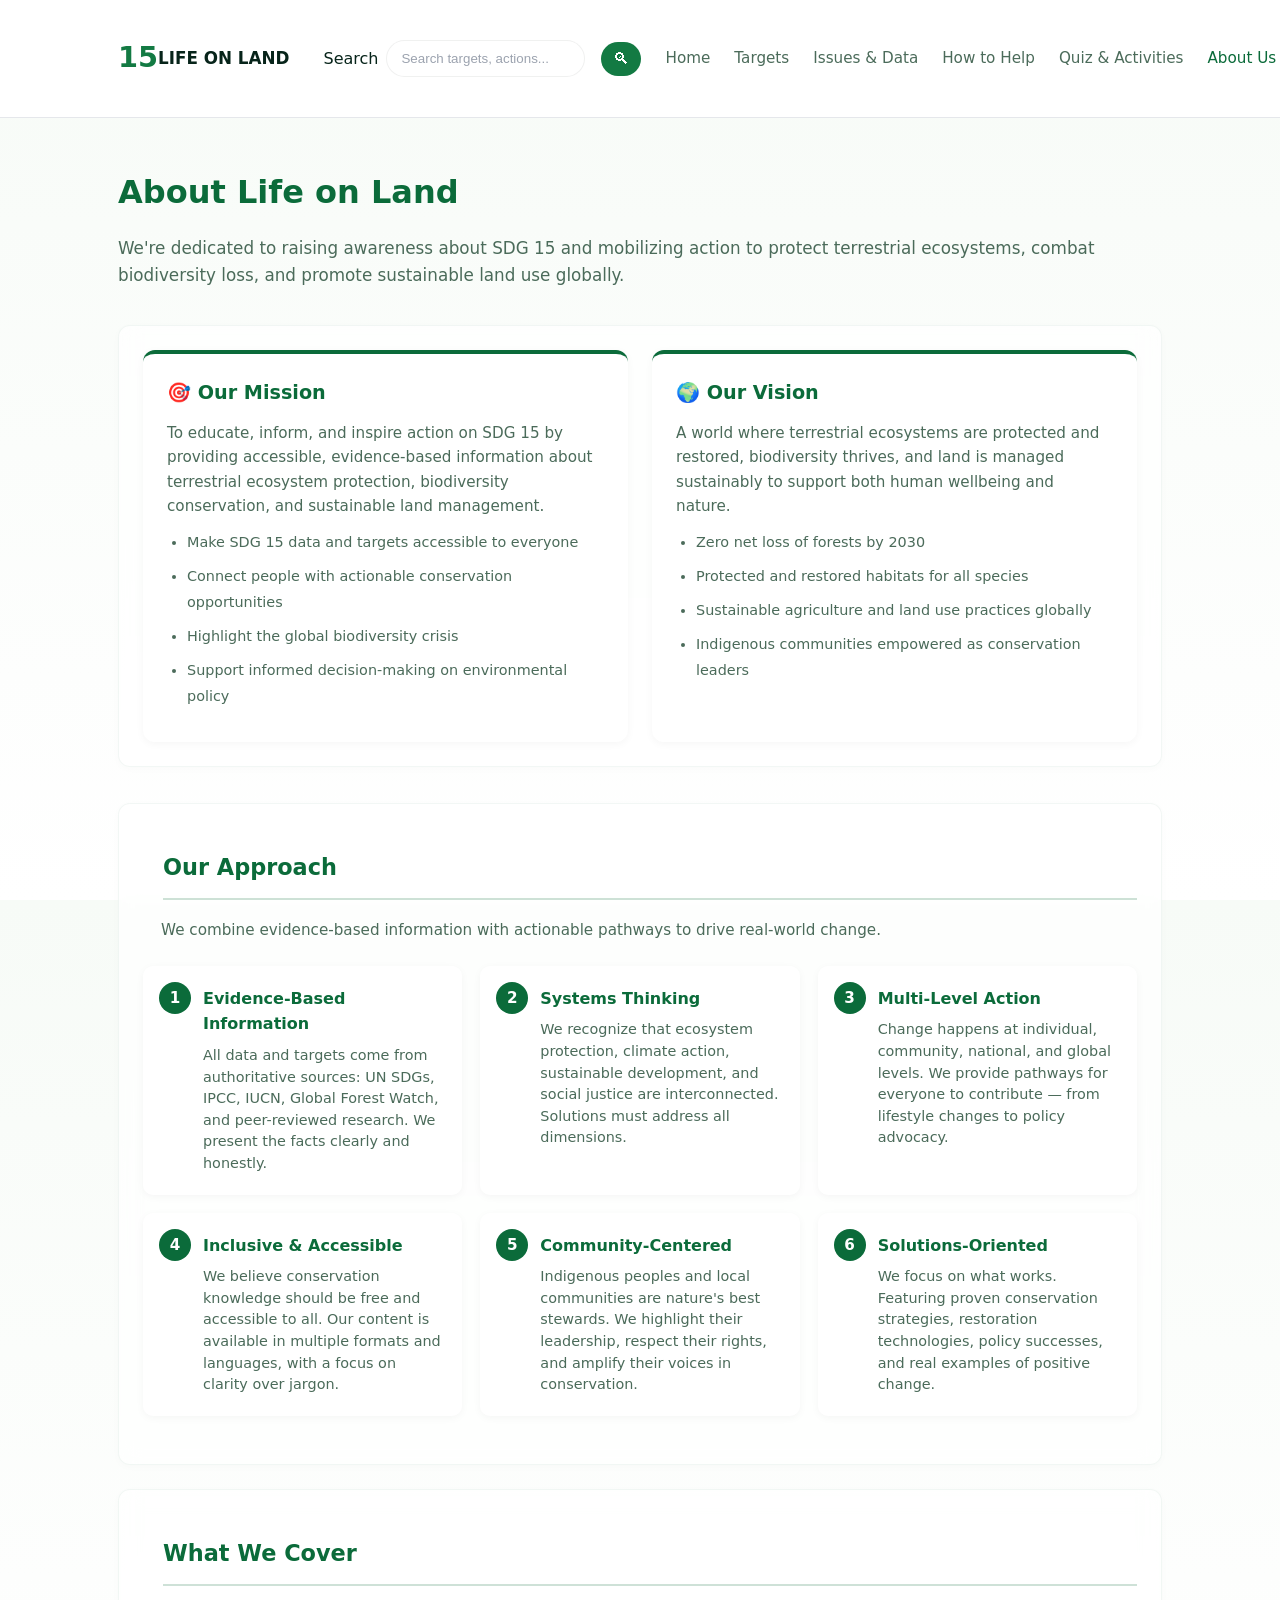
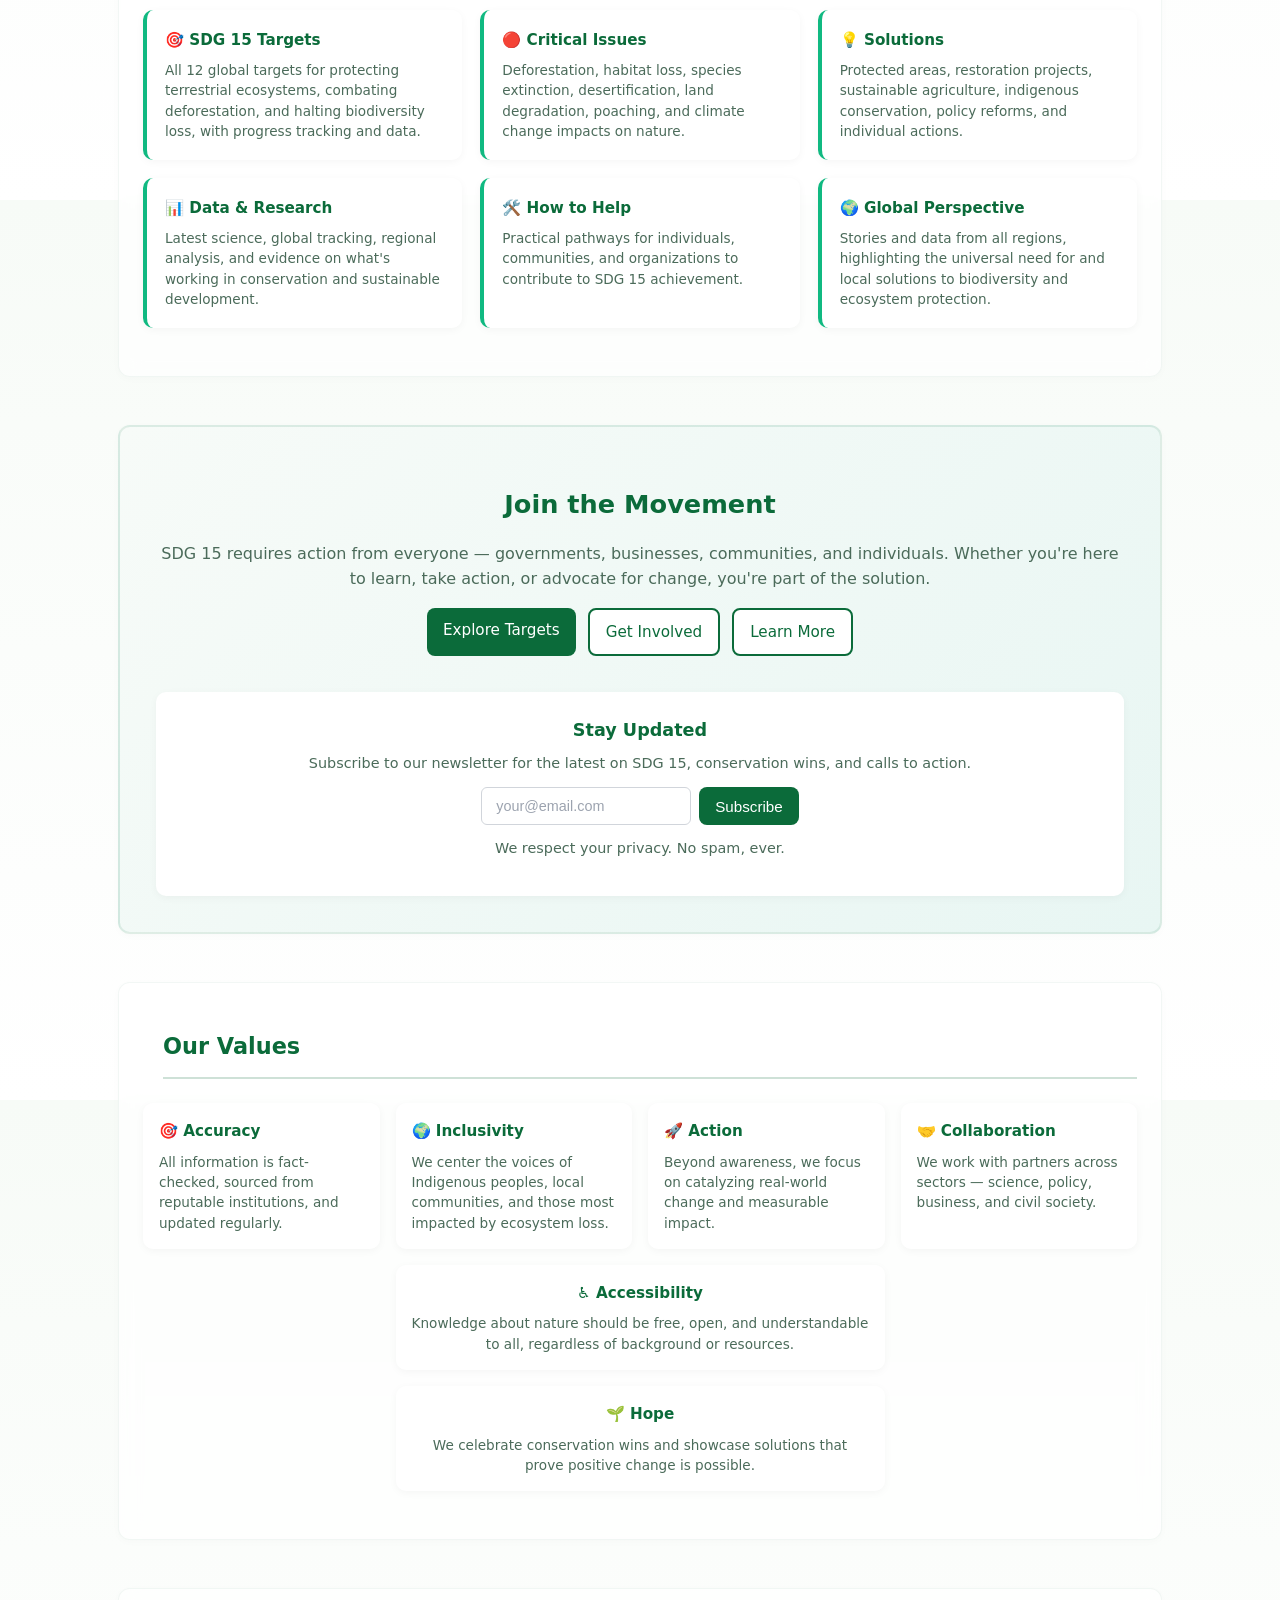
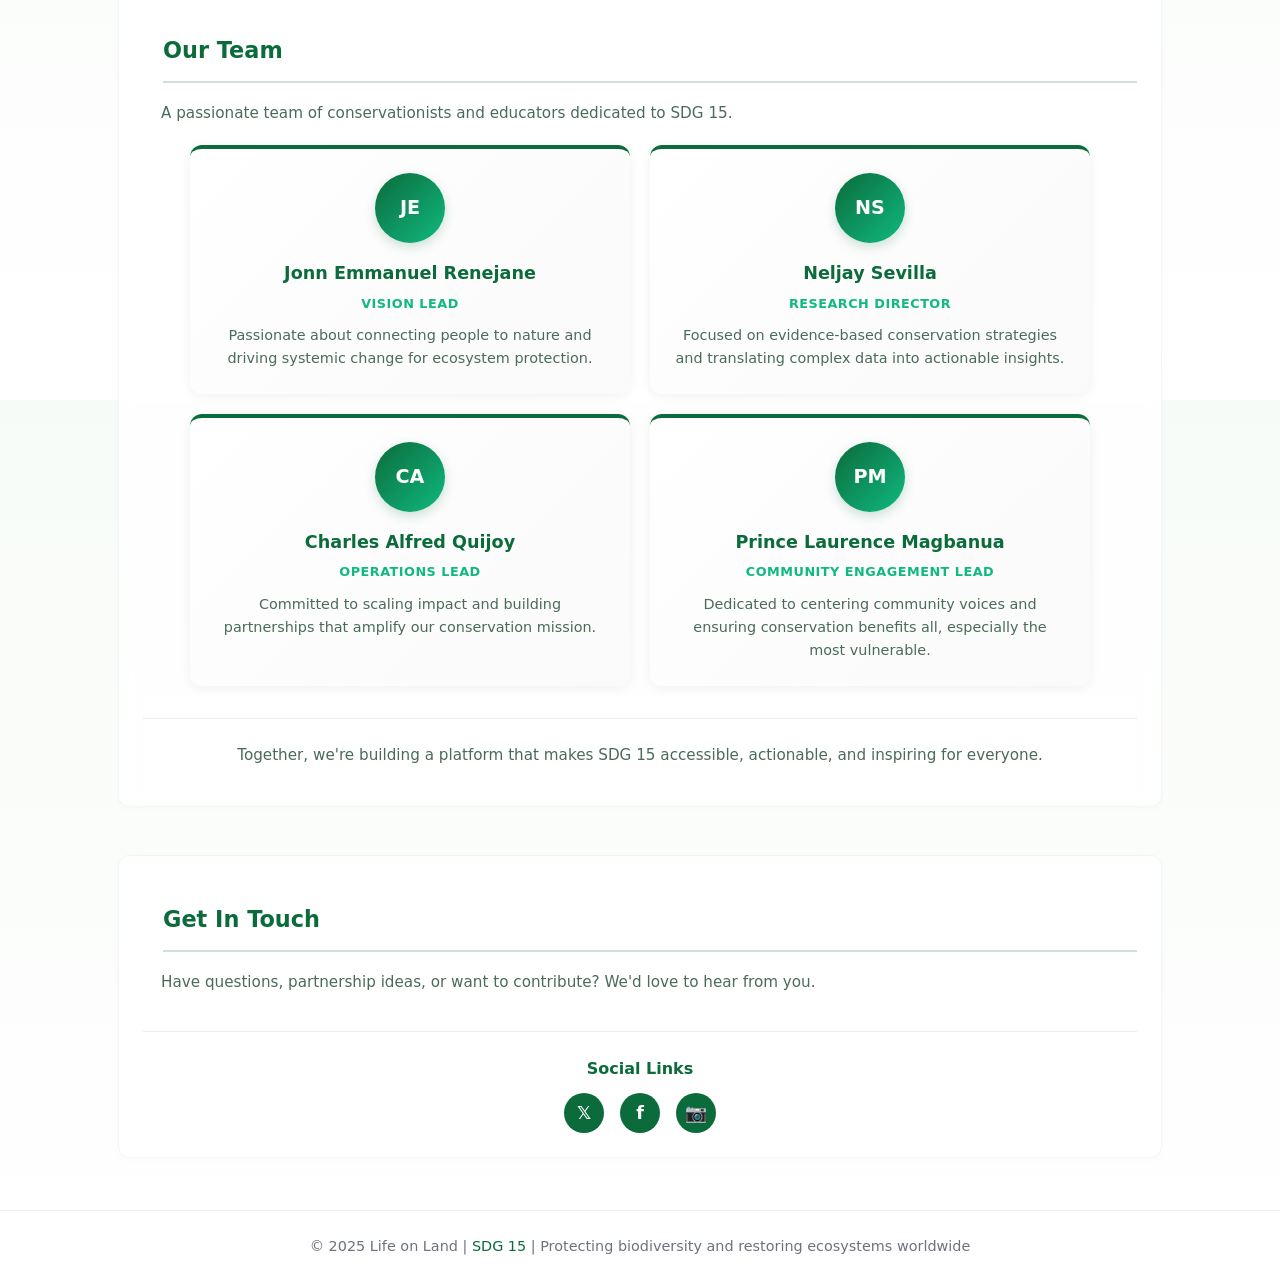
==== about.html @ 543ed6f6 "deployment" ====
<!doctype html>
<html lang="en">
<head>
  <meta charset="utf-8" />
  <meta name="viewport" content="width=device-width,initial-scale=1" />
  <title>About Us — Life on Land</title>
  <link rel="icon" type="image/x-icon" href="./img/Life on Land.PNG">
  <link rel="stylesheet" href="./styles/main.css">
  <link rel="stylesheet" href="./styles/page-backgrounds.css">
  <link rel="stylesheet" href="./styles/animations.css">
  <link rel="stylesheet" href="./styles/about.css">

  <script defer src="./scripts/main.js"></script>
  <script defer src="./scripts/animations.js"></script>
</head>
<body class="about-page">
  <header class="site-header">
    <div class="container header-inner">
      <a class="brand" href="./index.html">
        <span class="goal-number">15</span>
        <span class="goal-title">LIFE ON LAND</span>
      </a>

      <form class="search-form" role="search" action="./targets.html" method="get">
        <label for="site-search" class="sr-only">Search</label>
        <input id="site-search" class="search-input" type="search" name="q" placeholder="Search targets, actions..." />
        <button class="search-button" type="submit">🔍︎</button>
      </form>

      <nav class="main-nav">
        <button class="menu-toggle" aria-expanded="false">☰</button>
        <ul class="nav-list">
          <li><a href="./index.html">Home</a></li>
          <li><a href="./targets.html">Targets</a></li>
          <li><a href="./issues.html">Issues & Data</a></li>
          <li><a href="./help.html">How to Help</a></li>
          <li><a href="./quiz.html">Quiz & Activities</a></li>
          <li><a href="./about.html" aria-current="page">About Us</a></li>
        </ul>
      </nav>
    </div>
  </header>

  <main class="container">
    <h1 class="page-title">About Life on Land</h1>
    <p class="page-intro">We're dedicated to raising awareness about SDG 15 and mobilizing action to protect terrestrial ecosystems, combat biodiversity loss, and promote sustainable land use globally.</p>

    <!-- Mission & Vision -->
    <section class="mission-vision">
      <div class="mission-card">
        <h2>🎯 Our Mission</h2>
        <p>To educate, inform, and inspire action on SDG 15 by providing accessible, evidence-based information about terrestrial ecosystem protection, biodiversity conservation, and sustainable land management.</p>
        <ul>
          <li>Make SDG 15 data and targets accessible to everyone</li>
          <li>Connect people with actionable conservation opportunities</li>
          <li>Highlight the global biodiversity crisis</li>
          <li>Support informed decision-making on environmental policy</li>
        </ul>
      </div>

      <div class="vision-card">
        <h2>🌍 Our Vision</h2>
        <p>A world where terrestrial ecosystems are protected and restored, biodiversity thrives, and land is managed sustainably to support both human wellbeing and nature.</p>
        <ul>
          <li>Zero net loss of forests by 2030</li>
          <li>Protected and restored habitats for all species</li>
          <li>Sustainable agriculture and land use practices globally</li>
          <li>Indigenous communities empowered as conservation leaders</li>
        </ul>
      </div>
    </section>

    <!-- Our Approach -->
    <section class="approach-section">
      <h2 class="section-heading">Our Approach</h2>
      <p class="section-intro">We combine evidence-based information with actionable pathways to drive real-world change.</p>

      <div class="approach-grid">
        <div class="approach-card">
          <div class="approach-number">1</div>
          <h3>Evidence-Based Information</h3>
          <p>All data and targets come from authoritative sources: UN SDGs, IPCC, IUCN, Global Forest Watch, and peer-reviewed research. We present the facts clearly and honestly.</p>
        </div>

        <div class="approach-card">
          <div class="approach-number">2</div>
          <h3>Systems Thinking</h3>
          <p>We recognize that ecosystem protection, climate action, sustainable development, and social justice are interconnected. Solutions must address all dimensions.</p>
        </div>

        <div class="approach-card">
          <div class="approach-number">3</div>
          <h3>Multi-Level Action</h3>
          <p>Change happens at individual, community, national, and global levels. We provide pathways for everyone to contribute — from lifestyle changes to policy advocacy.</p>
        </div>

        <div class="approach-card">
          <div class="approach-number">4</div>
          <h3>Inclusive & Accessible</h3>
          <p>We believe conservation knowledge should be free and accessible to all. Our content is available in multiple formats and languages, with a focus on clarity over jargon.</p>
        </div>

        <div class="approach-card">
          <div class="approach-number">5</div>
          <h3>Community-Centered</h3>
          <p>Indigenous peoples and local communities are nature's best stewards. We highlight their leadership, respect their rights, and amplify their voices in conservation.</p>
        </div>

        <div class="approach-card">
          <div class="approach-number">6</div>
          <h3>Solutions-Oriented</h3>
          <p>We focus on what works. Featuring proven conservation strategies, restoration technologies, policy successes, and real examples of positive change.</p>
        </div>
      </div>
    </section>

    <!-- What We Cover -->
    <section class="coverage-section">
      <h2 class="section-heading">What We Cover</h2>
      <div class="coverage-grid">
        <div class="coverage-item">
          <h3>🎯 SDG 15 Targets</h3>
          <p>All 12 global targets for protecting terrestrial ecosystems, combating deforestation, and halting biodiversity loss, with progress tracking and data.</p>
        </div>
        <div class="coverage-item">
          <h3>🔴 Critical Issues</h3>
          <p>Deforestation, habitat loss, species extinction, desertification, land degradation, poaching, and climate change impacts on nature.</p>
        </div>
        <div class="coverage-item">
          <h3>💡 Solutions</h3>
          <p>Protected areas, restoration projects, sustainable agriculture, indigenous conservation, policy reforms, and individual actions.</p>
        </div>
        <div class="coverage-item">
          <h3>📊 Data & Research</h3>
          <p>Latest science, global tracking, regional analysis, and evidence on what's working in conservation and sustainable development.</p>
        </div>
        <div class="coverage-item">
          <h3>🛠️ How to Help</h3>
          <p>Practical pathways for individuals, communities, and organizations to contribute to SDG 15 achievement.</p>
        </div>
        <div class="coverage-item">
          <h3>🌍 Global Perspective</h3>
          <p>Stories and data from all regions, highlighting the universal need for and local solutions to biodiversity and ecosystem protection.</p>
        </div>
      </div>
    </section>

    <!-- Call to Action -->
    <section class="cta-section">
      <h2>Join the Movement</h2>
      <p>SDG 15 requires action from everyone — governments, businesses, communities, and individuals. Whether you're here to learn, take action, or advocate for change, you're part of the solution.</p>
      
      <div class="cta-buttons">
        <a href="./targets.html" class="btn btn-primary">Explore Targets</a>
        <a href="./help.html" class="btn btn-secondary">Get Involved</a>
        <a href="./issues.html" class="btn btn-secondary">Learn More</a>
      </div>

      <div class="newsletter-signup">
        <h3>Stay Updated</h3>
        <p>Subscribe to our newsletter for the latest on SDG 15, conservation wins, and calls to action.</p>
        <form id="newsletter-form" class="signup-form">
          <input type="email" placeholder="your@email.com" required />
          <button type="submit" class="btn btn-primary">Subscribe</button>
        </form>
        <p class="form-note">We respect your privacy. No spam, ever.</p>
      </div>
    </section>

    <!-- Values -->
    <section class="values-section">
      <h2 class="section-heading">Our Values</h2>
      <div class="values-grid">
        <div class="value-item">
          <h3>🎯 Accuracy</h3>
          <p>All information is fact-checked, sourced from reputable institutions, and updated regularly.</p>
        </div>
        <div class="value-item">
          <h3>🌍 Inclusivity</h3>
          <p>We center the voices of Indigenous peoples, local communities, and those most impacted by ecosystem loss.</p>
        </div>
        <div class="value-item">
          <h3>🚀 Action</h3>
          <p>Beyond awareness, we focus on catalyzing real-world change and measurable impact.</p>
        </div>
        <div class="value-item">
          <h3>🤝 Collaboration</h3>
          <p>We work with partners across sectors — science, policy, business, and civil society.</p>
        </div>
        <div class="value-item centered">
          <h3>♿ Accessibility</h3>
          <p>Knowledge about nature should be free, open, and understandable to all, regardless of background or resources.</p>
        </div>
        <div class="value-item centered">
          <h3>🌱 Hope</h3>
          <p>We celebrate conservation wins and showcase solutions that prove positive change is possible.</p>
        </div>
      </div>
    </section>

    <!-- Our Team -->
    <section class="team-section">
      <div class="team-header">
        <h2 class="section-heading">Our Team</h2>
        <p class="section-intro">A passionate team of conservationists and educators dedicated to SDG 15.</p>
      </div>
      
      <div class="team-grid">
        <div class="team-member">
          <div class="member-avatar">JE</div>
          <h3>Jonn Emmanuel Renejane</h3>
          <p class="role">Vision Lead</p>
          <p class="bio">Passionate about connecting people to nature and driving systemic change for ecosystem protection.</p>
        </div>

        <div class="team-member">
          <div class="member-avatar">NS</div>
          <h3>Neljay Sevilla</h3>
          <p class="role">Research Director</p>
          <p class="bio">Focused on evidence-based conservation strategies and translating complex data into actionable insights.</p>
        </div>

        <div class="team-member">
          <div class="member-avatar">CA</div>
          <h3>Charles Alfred Quijoy</h3>
          <p class="role">Operations Lead</p>
          <p class="bio">Committed to scaling impact and building partnerships that amplify our conservation mission.</p>
        </div>

        <div class="team-member">
          <div class="member-avatar">PM</div>
          <h3>Prince Laurence Magbanua</h3>
          <p class="role">Community Engagement Lead</p>
          <p class="bio">Dedicated to centering community voices and ensuring conservation benefits all, especially the most vulnerable.</p>
        </div>
      </div>

      <p class="team-outro">Together, we're building a platform that makes SDG 15 accessible, actionable, and inspiring for everyone.</p>
    </section>

    <section class="contact-section">
      <h2 class="section-heading">Get In Touch</h2>
      <p class="section-intro">Have questions, partnership ideas, or want to contribute? We'd love to hear from you.</p>

      <div class="social-links">
        <h3>Social Links</h3>
        <div class="social-icons">
          <a href="https://x.com/WCYDO_Earth" target="_blank" aria-label="Twitter">𝕏</a>
          <a href="https://www.facebook.com/WCYDO.Earth" target="_blank" aria-label="Facebook">f</a>
          <a href="https://www.instagram.com/whatcanyoudo.earth/" target="_blank" aria-label="Instagram">📷</a>
        </div>
      </div>
    </section>
  </main>

  <footer class="site-footer">
    <div class="container">
      <p>© 2025 Life on Land | <a href="https://sdgs.un.org/goals/goal15" target="_blank">SDG 15</a> | Protecting biodiversity and restoring ecosystems worldwide</p>
    </div>
  </footer>
</body>
</html>
---- styles/main.css ----
:root{
  --bg:#f7fbf7;
  --card:#ffffff;
  --accent:#137a43;
  --accent-2:#1aa3a3;
  --accent-3:#d4af37;
  --muted:#6b7280;
  --text:#07241a;
  --glass:rgba(255,255,255,0.6);
  --container:1100px;
  --radius:12px;
  --ease:cubic-bezier(.2,.9,.2,1);
  --shadow:0 8px 30px rgba(9,30,20,0.06);
  color-scheme:light;
}

*{box-sizing:border-box}
html,body{height:100%}
body{
  margin:0;font-family:Inter,system-ui,-apple-system,"Segoe UI",Roboto,"Helvetica Neue",Arial;
  background:linear-gradient(180deg,var(--bg),#ffffff);color:var(--text);-webkit-font-smoothing:antialiased;
  -moz-osx-font-smoothing:grayscale;line-height:1.6;
}

.container{max-width:var(--container);margin:0 auto;padding:28px}

/* Header */
.site-header {
  background: #fff;
  border-bottom: 1px solid #e5e7eb;
  padding: 12px 0;
  position: sticky;
  top: 0;
  z-index: 100;
}

.header-inner {
  display: flex;
  align-items: center;
  justify-content: space-between;
  gap: 24px;
}

.brand {
  display: flex;
  align-items: center;
  gap: 8px;
  text-decoration: none;
  white-space: nowrap;
  flex-shrink: 0;
}

.goal-number {
  font-size:1.8rem;
  font-weight: 700;
  color:var(--accent);
  line-height:1;
  width: 32px;
  height: 32px;
  text-decoration: none;
}
.goal-title {
  font-size:1.05rem;
  color:var(--text);
  font-weight:700;
  text-decoration: none;
}

.search-form {
  display:flex;
  align-items:center;
  margin-left:10px;
  flex:1;
  max-width:420px;
  gap: 8px;
}

.search-input{flex:1;padding:10px 14px;border-radius:999px;border:1px solid rgba(8,20,14,0.06);background:#fff;transition:box-shadow .18s,transform .12s}
.search-input:focus{outline:none;box-shadow:0 12px 30px rgba(19,122,67,0.12);transform:translateY(-2px)}
.search-button{margin-left:8px;background:var(--accent);color:#fff;border:none;border-radius:999px;padding:8px 12px;cursor:pointer;font-size:1rem}

.main-nav{display:flex;align-items:center}
.menu-toggle{display:none;background:transparent;border:0;font-size:1.2rem;text-decoration: none;}
.nav-list{display:flex;align-items:center;gap:16px;margin:0;padding:0}
.nav-list a{text-decoration:none;color:var(--muted);font-weight:600;padding:8px 10px;border-radius:8px;transition:background .18s,color .18s}
.nav-list a:hover{background:rgba(19,122,67,0.06);color:var(--accent)}

/* Navigation */
.nav-list {
  display: flex;
  list-style: none;
  margin: 0;
  padding: 0;
  gap: 24px;
  align-items: center;
}

.nav-list li {
  margin: 0;
  padding: 0;
}

.nav-list a {
  color: #4b6b5a;
  text-decoration: none;
  font-size: 0.95rem;
  font-weight: 500;
  transition: color 0.2s ease;
  white-space: nowrap;
  display: inline-block;
  padding: 8px 0;
  line-height: 1;
}

.nav-list a:hover,
.nav-list a[aria-current="page"] {
  color: #0b6b3a;
}

.menu-toggle {
  display: none;
  background: none;
  border: none;
  font-size: 1.5rem;
  cursor: pointer;
  color: #0b6b3a;
}

/* Hero */
.hero{position:relative;padding:64px 0 24px;overflow:hidden}
.hero-inner{display:flex;align-items:center;gap:28px}
.hero-copy{flex:1;max-width:640px}
.hero h1{font-size:2.2rem;margin:0 0 12px;line-height:1.3}
.lead{color:var(--muted);margin:0 0 18px;font-size:1.05rem}
.hero-cta .btn{margin-right:10px}
.hero-visual{width:320px;display:flex;align-items:center;justify-content:center;background:linear-gradient(180deg,rgba(26,160,96,0.06),transparent);border-radius:18px;padding:10px;box-shadow:var(--shadow)}
.hero-leaves{position:absolute;left:0;right:0;bottom:-2px;height:80px;opacity:.95}

/* Sections */
.section{padding:38px 0}
.section-title{margin:0 0 24px;font-size:1.6rem;color:var(--accent);font-weight:700;margin-left: 20px;}

/* Section Titles */
.section-heading {
  color: #0b6b3a ;
  border-bottom: 3px solid rgba(11, 107, 58, 0.25) ;
  padding-bottom: 16px ;
  margin-bottom: 32px ;
  margin-top: 0 ;
  font-size: 1.4rem ;
  font-weight: 600 ;
  display: block ;
}

/* Make section headings reliable inside panels */
.section-heading {
  margin-top: 0;               /* prevent heading from collapsing with parent */
  padding-top: 0;              /* reset any padding so parent padding controls spacing */
  margin-bottom: 28px;
  margin-left: 20px;
}

/* Ensure panels have internal top padding so headings don't sit on the border */
.card,
.issue-card,
.progress-card,
.stat-card,
.importance-card,
.coverage-item,
.activity-card,
.leaderboard-container,
.results-card,
.resource-card,
.container-panel {
  padding: 24px;               /* general padding */
  padding-top: 28px;           /* extra top padding so heading is away from border */
  box-sizing: border-box;
}

/* If you have a section wrapper with a visible border, add top padding */
.section-panel,
.panel {
  padding-top: 28px;
}

/* Ensure section headings sit away from panel borders */
.section-heading {
  margin-top: 16px !important;
  padding-top: 4px !important;
}

/* Add top padding for common bordered panels so headings have breathing room */
.card,
.issue-card,
.progress-card,
.stat-card,
.importance-card,
.coverage-item,
.activity-card,
.leaderboard-container,
.results-card,
.resource-card {
  padding-top: 20px; /* ensures heading inside panels isn't flush with border */
}

/* If a section-heading appears directly inside a container with a visible border */
.container > section > .section-heading {
  margin-top: 18px !important;
}

/* Why it matters */
.grid-2{display:grid;grid-template-columns:repeat(auto-fit,minmax(240px,1fr));gap:18px; margin-left: 20px; margin-right: 20px}
.insight{padding:18px;background:var(--card);border-radius:20px;box-shadow:var(--shadow);transition:transform .28s var(--ease)}
.insight:hover{transform:translateY(-6px);box-shadow:0 20px 40px rgba(9,30,20,0.08)}
.insight h3{margin-top:0;font-size:1.05rem}

/* Progress */
.progress-section{background:linear-gradient(180deg,rgba(19,122,67,0.04),transparent);border-radius:16px;padding:36px 0}
.progress-grid{display:grid;grid-template-columns:repeat(auto-fit,minmax(200px,1fr));gap:18px;margin-left: 20px; margin-right: 20px}
.progress-item{padding:20px;background:var(--card);border-radius:12px;box-shadow:var(--shadow);text-align:center}
.progress-stat{display:flex;flex-direction:column}
.stat-number{font-size:2.2rem;font-weight:700;color:var(--accent);line-height:1}
.stat-label{font-size:0.9rem;color:var(--muted);font-weight:600;margin-top:4px}

/* Map styling - allow dropdown to be visible */
#map {
  height: 550px;
  width: 100%;
  border-radius: 8px;
  box-shadow: 0 4px 12px rgba(0, 0, 0, 0.15);
  margin-bottom: 30px;
  border: 2px solid #e5e7eb;
  background: linear-gradient(135deg, #e0f2fe 0%, #f0f9ff 100%);
  position: relative;
  z-index: 1;
}

/* ===================== TARGETS PAGE DESIGN ===================== */

.targets-page main {
  padding-top: 0;
}

/* Intro section styling */
.targets-page .container.section:first-of-type {
  background: linear-gradient(180deg, rgba(243,251,246,0.95), rgba(255,255,255,0.95));
  border-radius: 14px;
  padding: 28px;
  margin-bottom: 28px;
  box-shadow: 0 10px 30px rgba(9,30,20,0.04);
}

.targets-page .container.section:first-of-type .section-title {
  color: #0b6b3a;
  font-size: 1.6rem;
  margin: 0 0 12px 0;
  padding-bottom: 0;
  border: none;
}

.targets-page .container.section:first-of-type .lead {
  color: #475259;
  font-size: 1.05rem;
  line-height: 1.6;
  margin: 0;
}

/* Species search section */
.targets-page .species-search-section {
  background: linear-gradient(180deg, rgba(243,251,246,0.9), rgba(255,255,255,0.95));
  border-radius: 14px;
  padding: 26px;
  margin-bottom: 28px;
  box-shadow: 0 10px 30px rgba(9,30,20,0.04);
}

.targets-page .section-heading {
  color: #0b6b3a;
  font-weight: 700;
  font-size: 1.2rem;
  margin: 0 0 18px 0;
  padding-bottom: 12px;
  border-bottom: 2px solid rgba(11,107,58,0.06);
}

/* Map section */
.targets-page .map-section {
  background: linear-gradient(180deg, rgba(243,251,246,0.9), rgba(255,255,255,0.95));
  border-radius: 14px;
  padding: 26px;
  margin-bottom: 28px;
  box-shadow: 0 10px 30px rgba(9,30,20,0.04);
}

.targets-page #map {
  height: 520px;
  border-radius: 12px;
  box-shadow: 0 8px 24px rgba(10,10,10,0.06);
  margin-bottom: 12px;
  border: 1px solid rgba(7,22,16,0.03);
}

/* Progress / Forest loss section */
.targets-page .progress-section {
  background: linear-gradient(180deg, rgba(243,251,246,0.9), rgba(255,255,255,0.95));
  border-radius: 14px;
  padding: 26px;
  margin-bottom: 28px;
  box-shadow: 0 10px 30px rgba(9,30,20,0.04);
}

.targets-page .chart-card {
  background: #ffffff;
  border-radius: 12px;
  padding: 18px;
  box-shadow: 0 8px 24px rgba(10,10,10,0.04);
  border: 1px solid rgba(7,22,16,0.03);
  max-width: 1100px;
  margin: 0 auto 18px;
}

.targets-page .chart-container {
  max-width: 1050px;
  margin: 0 auto;
}

/* Reduce chart height */
.targets-page .chart-card canvas,
.targets-page .chart-card svg,
.targets-page .chart-card iframe {
  max-height: 300px;
}

/* Forest slider - keep compact */
.forest-slider {
  margin-top: 12px;
  padding-top: 12px;
  border-top: 1px solid rgba(7,22,16,0.06);
  display: flex;
  align-items: center;
  gap: 12px;
}

/* Forest slider styling */
.forest-slider {
  margin-top: 18px;
  padding-top: 12px;
  border-top: 1px solid rgba(7,22,16,0.06);
}

.forest-year-label {
  font-weight: 700;
  color: #0b6b3a;
  min-width: 100px;
}

.forest-slider input[type="range"] {
  flex: 1;
  height: 6px;
  border-radius: 3px;
  background: linear-gradient(90deg, #0b6b3a, #084d2a);
  outline: none;
  -webkit-appearance: none;
}

.forest-slider input[type="range"]::-webkit-slider-thumb {
  -webkit-appearance: none;
  appearance: none;
  width: 18px;
  height: 18px;
  border-radius: 50%;
  background: #0b6b3a;
  cursor: pointer;
  box-shadow: 0 2px 8px rgba(11,107,58,0.2);
}

.forest-slider input[type="range"]::-moz-range-thumb {
  width: 18px;
  height: 18px;
  border-radius: 50%;
  background: #0b6b3a;
  cursor: pointer;
  border: none;
  box-shadow: 0 2px 8px rgba(11,107,58,0.2);
}

/* Stat cards in progress section */
.targets-page .stat-card {
  background: #ffffff;
  border-radius: 12px;
  padding: 18px;
  box-shadow: 0 8px 24px rgba(10,10,10,0.04);
  border: 1px solid rgba(7,22,16,0.03);
}

.targets-page .stat-card h4 {
  color: #0b6b3a;
  font-weight: 700;
  margin: 0 0 8px 0;
  font-size: 0.95rem;
}

.targets-page .stat-card .big-stat {
  font-size: 2rem;
  font-weight: 800;
  color: #0b6b3a;
  margin: 6px 0;
}

/* Threat cards */
.targets-page .threat-grid {
  display: grid;
  grid-template-columns: repeat(auto-fit, minmax(240px, 1fr));
  gap: 18px;
}

.targets-page .threat-card {
  background: #ffffff;
  border-radius: 12px;
  padding: 18px;
  box-shadow: 0 8px 24px rgba(10,10,10,0.04);
  border: 1px solid rgba(7,22,16,0.03);
  margin-left: 20px;
  margin-right: 20px;
}

.targets-page .threat-card h3 {
  color: #0b6b3a;
  font-size: 1.05rem;
  margin: 0 0 10px 0;
}

.targets-page .threat-card p {
  color: #374151;
  font-size: 0.95rem;
  line-height: 1.6;
  margin: 0 0 12px 0;
}

.targets-page .threat-bar {
  background: #f0f0f0;
  height: 10px;
  border-radius: 6px;
  margin: 12px 0;
  overflow: hidden;
}

.targets-page .threat-fill {
  height: 100%;
  background: linear-gradient(90deg, #0b6b3a, #084d2a);
  border-radius: 6px;
  transition: width .3s ease;
}

.targets-page .threat-label {
  display: block;
  font-size: 0.85rem;
  font-weight: 700;
  color: #0b6b3a;
  margin-top: 8px;
}

/* Target cards grid */
.targets-page .targets-grid {
  display: grid;
  grid-template-columns: repeat(auto-fit, minmax(280px, 1fr));
  gap: 18px;
  margin-left: 20px; 
  margin-right: 20px;
}

.targets-page .target-card {
  background: #ffffff;
  border-radius: 12px;
  padding: 20px;
  box-shadow: 0 8px 24px rgba(10,10,10,0.04);
  border: 1px solid rgba(7,22,16,0.03);
  border-top: 4px solid #0b6b3a;
  display: flex;
  flex-direction: column;
  gap: 10px;
  transition: transform .28s cubic-bezier(.2,.9,.2,1), box-shadow .28s cubic-bezier(.2,.9,.2,1);
}

.targets-page .target-card:hover {
  transform: translateY(-6px);
  box-shadow: 0 20px 40px rgba(9,30,20,0.08);
}

.targets-page .target-number {
  display: inline-block;
  background: linear-gradient(180deg, #eaf8ef, #def3e6);
  color: #0b6b3a;
  font-weight: 800;
  padding: 6px 10px;
  border-radius: 8px;
  font-size: 0.9rem;
  width: fit-content;
}

.targets-page .target-card h3 {
  color: #0b6b3a;
  font-size: 1.1rem;
  margin: 0;
  font-weight: 700;
}

.targets-page .target-card p {
  color: #374151;
  font-size: 0.95rem;
  line-height: 1.6;
  margin: 0;
  flex: 1;
}

.targets-page .card-link {
  color: #0b6b3a;
  font-weight: 700;
  text-decoration: none;
  display: inline-flex;
  align-items: center;
  gap: 4px;
  transition: gap .12s ease;
}

.targets-page .card-link:hover {
  text-decoration: underline;
  gap: 8px;
}

/* Chart container */
.targets-page .chart-container {
  background: #ffffff;
  border-radius: 12px;
  padding: 20px;
  box-shadow: 0 8px 24px rgba(10,10,10,0.04);
  border: 1px solid rgba(7,22,16,0.03);
}

/* Footer on targets page */
.targets-page .site-footer {
  text-align: center;
  margin-top: 28px;
}

/* Quick restore: footer band, footer container transparent, horizontal footer columns,
   and ensure Data & resources panel aligns with "Stay informed" box above. */

/* -- Footer: full width band and inner container reset -- */
.site-footer {         /* footer band color */
  padding: 24px 0 !important;
  border-top: 1px solid rgba(7,22,16,0.06) !important;
  box-shadow: none !important;
  position: relative;
  z-index: 2;
}

/* make inner container act like a normal page container (no card) */
.site-footer .container {
  background: transparent !important;
  box-shadow: none !important;
  border: 0 !important;
  border-radius: 0 !important;
  padding: 0 28px !important;
  max-width: var(--container) !important;
  margin: 0 auto !important;
  width: 100% !important;
}

/* horizontal layout for footer columns */
.site-footer .footer-grid {
  display: flex;
  gap: 48px;
  align-items: flex-start;
  justify-content: space-between;
  flex-wrap: nowrap;
  padding: 0;
  margin: 0 0 12px 0;
}

/* ensure each column looks clean and not card-like */
.site-footer .footer-grid > div {
  background: transparent !important;
  box-shadow: none !important;
  border: 0 !important;
  padding: 0 !important;
  min-width: 0;
}

/* footer links: no bullets/underline, subtle hover */
.site-footer ul { margin:0; padding-left:0; list-style:none; }
.site-footer li { margin:6px 0; }
.site-footer a { color: #0b6b3a; text-decoration: none; }
.site-footer a:hover { text-decoration: underline; }

/* footer hr and copyright line */
.site-footer hr { border: 0; border-top: 1px solid rgba(7,22,16,0.06); margin: 18px 0; }
.site-footer > .container > p { margin: 0; color: var(--muted); font-size: 0.9rem; text-align: center; }

/* -- Align Data & resources with Stay informed box above -- */
#action .cta-box { max-width: var(--container); margin: 0 auto 28px; padding: 18px; }
#data { max-width: var(--container); margin: 0 auto 28px; padding: 22px; background: transparent; box-shadow: none; border: none; }

/* Take action: grid + card styling */
.action-section .container { padding: 18px 28px; }
.action-section .action-grid {
  display: grid;
  grid-template-columns: repeat(4, 1fr);
  gap: 20px;
  align-items: start;
  margin: 0 0 18px;
}

.action-section .action-card {
  background: var(--card);
  border-radius: 16px;
  padding: 18px;
  box-shadow: var(--shadow);
  border: 0;
  display: flex;
  flex-direction: column;
  gap: 12px;
  transition: transform .22s var(--ease), box-shadow .22s var(--ease);
  max-height: 800px;
}

.action-section .action-card:hover {
  transform: translateY(-6px);
  box-shadow: 0 18px 40px rgba(9,30,20,0.08);
}

.action-section .action-card h3 {
  margin: 0;
  color: var(--accent);
  font-size: 1rem;
  font-weight: 800;
}

.action-section .action-card ul {
  margin: 0;
  padding-left: 18px;
  color: var(--muted);
  line-height: 1.6;
  flex: 1;
}

.action-section .action-card a.btn.secondary {
  display: inline-flex;
  align-items: center;
  gap: 8px;
  padding: 8px 12px;
  border-radius: 10px;
  background: transparent;
  color: var(--accent);
  border: 1px solid rgba(11,107,58,0.08);
  font-weight: 700;
  text-decoration: none;
  justify-self: start;
  transition: background .12s ease, transform .12s ease, box-shadow .12s ease;
}
.action-section .action-card a.btn.secondary:hover {
  background: linear-gradient(180deg,#eaf8ef,#def3e6);
  transform: translateY(-2px);
  box-shadow: 0 8px 20px rgba(11,107,58,0.06);
}

/* CTA box (Stay informed) - align with action grid and look like a soft panel */
.action-section .cta-box {
  display: flex;
  flex-direction: column;
  align-items: center;
  text-align: center;
  gap: 20px;
  max-width: var(--container);
  margin: 28px auto 36px;
  padding: 40px 36px;
  background: linear-gradient(180deg, rgba(234,248,239,0.95), rgba(255,255,255,0.6));
  border-radius: 14px;
  border: 1px solid rgba(11,107,58,0.04); /* KEEP same border thickness */
  box-shadow: 0 12px 36px rgba(9,30,20,0.04);
}

/* headline / lead */
.action-section .cta-box .cta-title {
  font-size: 1.75rem;
  font-weight: 800;
  color: var(--accent);
  margin: 0;
}
.action-section .cta-box .cta-lead {
  color: var(--muted);
  max-width: 880px;
  margin: 0;
  font-size: 1.02rem;
  line-height: 1.6;
}
.action-section .cta-box .cta-strong {
  font-weight: 700;
  color: rgba(7,36,20,0.88);
}

/* button row */
.action-section .cta-box .cta-actions {
  display: flex;
  gap: 14px;
  align-items: center;
  justify-content: center;
  flex-wrap: wrap;
  margin-top: 6px;
}
.action-section .cta-box .cta-actions .btn {
  padding: 10px 18px;
  border-radius: 10px;
  font-weight: 700;
  min-height: 44px;
  display: inline-flex;
  align-items: center;
  gap: 8px;
  cursor: pointer;
  text-decoration: none;
  border: 0;
}
.action-section .cta-box .cta-actions .btn.primary {
  background: linear-gradient(180deg, var(--accent), #084d2a);
  color: #fff;
  box-shadow: 0 8px 24px rgba(11,107,58,0.12);
}
.action-section .cta-box .cta-actions .btn.outline {
  background: transparent;
  color: var(--accent);
  border: 2px solid var(--accent);
}

/* white newsletter panel under the buttons */
.action-section .cta-box .newsletter-panel {
  width: 100%;
  max-width: 820px;
  background: #ffffff;
  border-radius: 10px;
  padding: 16px;
  box-shadow: 0 8px 24px rgba(9,30,20,0.03);
  border: 1px solid rgba(7,22,16,0.03); /* unchanged thin border */
  display: flex;
  align-items: center;
  gap: 12px;
  justify-content: center;
  flex-wrap: wrap;
}
.action-section .cta-box .newsletter-form {
  display: flex;
  gap: 10px;
  align-items: center;
  width: 100%;
  justify-content: center;
}
.action-section .cta-box .newsletter-form input[type="email"] {
  flex: 1;
  min-width: 180px;
  padding: 10px 12px;
  border-radius: 8px;
  border: 1px solid rgba(8,20,14,0.06);
  background: #fff;
}
.action-section .cta-box .newsletter-form button {
  padding: 10px 14px;
  border-radius: 8px;
  background: linear-gradient(180deg, var(--accent), #084d2a);
  color: #fff;
  border: 0;
  font-weight: 700;
  cursor: pointer;
}

/* small privacy line */
.action-section .cta-box .newsletter-privacy {
  font-size: 0.92rem;
  color: var(--muted);
  margin-top: 6px;
}

/* responsive: stack buttons and newsletter on small screens */
@media (max-width: 720px) {
  .action-section .cta-box {
    padding: 22px;
  }
  .action-section .cta-box .cta-actions {
    flex-direction: column;
    gap: 12px;
  }
  .action-section .cta-box .newsletter-panel {
    padding: 14px;
    flex-direction: column;
    align-items: stretch;
  }
  .action-section .cta-box .newsletter-form {
    flex-direction: column;
    gap: 8px;
    align-items: stretch;
  }
  .action-section .cta-box .newsletter-form button { width: 100%; }
}

@media (max-width: 900px) {
  .targets-page .container.section {
    padding: 18px;
  }
  .targets-page .threat-grid {
    grid-template-columns: repeat(2, 1fr);
  }
  .targets-page .targets-grid {
    grid-template-columns: 1fr;
  }
  .targets-page #map { height: 300px; }
  .action-section .cta-box { padding: 14px; }
}

@media (max-width: 640px) {
  .action-section .action-grid { grid-template-columns: 1fr; }
  .resources-grid { grid-template-columns: 1fr; }
}

/* Data & Resources — match screenshot: pale band, left-aligned heading, even white cards */
#data {
  background: linear-gradient(180deg, rgba(234,248,239,0.95), rgba(243,251,246,0.95));
  padding: 38px 0;
  margin-top: 8px;
}

#data .container {
  max-width: var(--container);
  margin: 0 auto;
  padding: 0 28px;
}

/* Heading sits flush with container left edge like the screenshot */
#data .section-heading {
  margin-left: 0;
  padding-left: 0;
  font-size: 1.5rem;
  margin-bottom: 20px;
}

/* Grid layout for the four cards */
.resources-grid {
  display: grid;
  grid-template-columns: repeat(4, minmax(200px, 1fr));
  gap: 22px;
  align-items: start;
  margin: 0;
  padding: 0;
}

/* Card visual to match screenshot */
.resource-card {
  background: #ffffff;
  border-radius: 12px;
  padding: 18px;
  box-shadow: 0 10px 28px rgba(9,30,20,0.04);
  border: 1px solid rgba(7,22,16,0.04);
  display: flex;
  flex-direction: column;
  gap: 12px;
  min-height: 160px;
}

/* Title row with small icon at left */
.resource-card .rc-title {
  display: flex;
  align-items: center;
  gap: 10px;
  margin: 0;
  color: var(--accent);
  font-weight: 800;
  font-size: 1rem;
  text-decoration: none;
}

/* small rounded icon background (replace with img or emoji inside .icon) */
.resource-card .icon {
  width: 30px;
  height: 30px;
  border-radius: 8px;
  display: inline-flex;
  align-items: center;
  justify-content: center;
  background: linear-gradient(180deg, rgba(234,248,239,0.9), rgba(241,250,244,0.9));
  box-shadow: inset 0 1px 0 rgba(255,255,255,0.6);
  color: var(--accent);
  font-size: 16px;
}

/* body text */
.resource-card p {
  margin: 0;
  color: var(--muted);
  line-height: 1.6;
  flex: 1;
  font-size: 0.95rem;
  text-decoration: none;
}

.resource-card h4 {
  color: #0b6b3a;
  text-decoration: none;
}

/* meta / small note at bottom */
.resource-card .resource-meta {
  font-size: 0.85rem;
  color: #9aa6a0;
  margin-top: 6px;
}

.resources-grid a {
  text-decoration: none;
}

/* keep hover subtle */
.resource-card:hover {
  transform: translateY(-6px);
  box-shadow: 0 22px 48px rgba(9,30,20,0.08);
}

/* spacing under the section so footer / next content breathes */
#data + .section { margin-top: 28px; }

/* Responsive */
@media (max-width: 1100px) {
  .resources-grid { grid-template-columns: repeat(2, 1fr); }
}
@media (max-width: 640px) {
  .resources-grid { grid-template-columns: 1fr; }
  #data { padding: 28px 0; }
  .resource-card { min-height: auto; }
}

/* Equalize card heights only for Take action and Data & resources */
.action-section .action-grid,
.resources-grid {
  /* make each grid row match the tallest card in that row */
  grid-auto-rows: 1fr;
}

/* Make cards fill their grid cell and use column flex layout */
.action-section .action-card,
.resource-card {
  height: 100%;
  display: flex;
  flex-direction: column;
}

/* Let the main content area of each card expand */
.action-section .action-card > ul,
.action-section .action-card .card-body,
.resource-card p,
.resource-card .card-body {
  flex: 1 1 auto;
}

/* Push buttons / meta to the bottom of the card */
.action-section .action-card a.btn.secondary,
.action-section .action-card .card-actions,
.resource-card .resource-meta,
.resource-card .card-actions {
  margin-top: auto;
}

/* Remove any card-specific max-height that prevents equalizing */
.action-section .action-card,
.resource-card {
  max-height: none !important;
}

/* Keep responsive behavior: on narrower screens let rows size naturally */
@media (max-width: 1100px) {
  .action-section .action-grid,
  .resources-grid {
    grid-auto-rows: auto;
  }
}

/* Map legend styling - force white background */
.leaflet-control-layers,
.leaflet-control {
  background: #ffffff !important;
  border-radius: 8px !important;
  box-shadow: 0 8px 24px rgba(9,30,20,0.1) !important;
  border: 1px solid rgba(7,22,16,0.08) !important;
}

.leaflet-control-layers-list,
.leaflet-control-layers-expanded {
  background: #ffffff !important;
  padding: 12px 14px !important;
}

.leaflet-control-layers-selector,
.leaflet-control-layers input[type="checkbox"] {
  accent-color: #0b6b3a !important;
  cursor: pointer !important;
  margin-right: 8px !important;
}

.leaflet-control-layers label {
  color: #374151 !important;
  font-weight: 600 !important;
  margin: 8px 0 !important;
  display: flex !important;
  align-items: center !important;
  gap: 8px !important;
}

.leaflet-control-layers-separator {
  border-top: 1px solid rgba(7,22,16,0.06) !important;
  margin: 8px 0 !important;
}

/* Legend header/title */
.leaflet-control-layers > span {
  color: #0b6b3a !important;
  font-weight: 800 !important;
}

/* Z-index to stay on top */
.leaflet-control-layers {
  z-index: 500 !important;
  top: 70px !important;
  left: 10px !important;
}
---- styles/page-backgrounds.css ----
/* Professional page backgrounds with subtle, cohesive design */

/* Base styling */
body {
  background-color: #ffffff;
}

main {
  min-height: calc(100vh - 200px);
  background-attachment: fixed;
}

/* Home/Index page — Subtle forest green accent */
body.index-page main {
  background: linear-gradient(180deg, #ffffff 0%, #f8faf9 40%, #f0f7f4 100%);
}

/* Targets page — Subtle teal/nature blue */
body.targets-page main {
  background: linear-gradient(180deg, #ffffff 0%, #f5faf9 40%, #eff8f7 100%);
}

/* Issues & Data page — Subtle slate/neutral */
body.issues-page main {
  background: linear-gradient(180deg, #ffffff 0%, #f9f9f9 40%, #f3f4f6 100%);
  padding: 24px;
}

/* How to Help page — Subtle green/eco accent */
body.help-page main {
  background: linear-gradient(180deg, #ffffff 0%, #f7faf6 40%, #f0f7f1 100%);
  padding: 24px;
}

/* Decorative accent lines (optional) */
body.index-page main::before {
  content: '';
  position: fixed;
  top: 0;
  left: 0;
  width: 100%;
  height: 4px;
  background: linear-gradient(90deg, #0b6b3a 0%, #10b981 50%, #0b6b3a 100%);
  z-index: 10;
  pointer-events: none;
}

body.targets-page main::before {
  content: '';
  position: fixed;
  top: 0;
  left: 0;
  width: 100%;
  height: 4px;
  background: linear-gradient(90deg, #0b6b3a 0%, #059669 50%, #0b6b3a 100%);
  z-index: 10;
  pointer-events: none;
}

body.issues-page main::before {
  content: '';
  position: fixed;
  top: 0;
  left: 0;
  width: 100%;
  height: 4px;
  background: linear-gradient(90deg, #4b5563 0%, #6b7280 50%, #4b5563 100%);
  z-index: 10;
  pointer-events: none;
}

body.help-page main::before {
  content: '';
  position: fixed;
  top: 0;
  left: 0;
  width: 100%;
  height: 4px;
  background: linear-gradient(90deg, #0b6b3a 0%, #10b981 50%, #0b6b3a 100%);
  z-index: 10;
  pointer-events: none;
}

/* Section backgrounds - professional cards */
section {
  background: rgba(255, 255, 255, 0.7);
  backdrop-filter: blur(10px);
  border-radius: 12px;
  margin: 24px 0;
  padding: 24px;
  border: 1px solid rgba(11, 107, 58, 0.05);
  box-shadow: 0 2px 8px rgba(0, 0, 0, 0.02);
}

/* Subtle hover effect for interactive elements */
section:hover {
  border-color: rgba(11, 107, 58, 0.1);
  box-shadow: 0 4px 12px rgba(0, 0, 0, 0.04);
  transition: all 0.3s ease;
}

/* Print styles */
@media print {
  main {
    background: white !important;
  }

  section {
    background: white !important;
    border: 1px solid #e5e7eb !important;
    box-shadow: none !important;
  }
}
---- styles/animations.css ----
/* Enhanced smooth animations and transitions */

/* ===== Page Load ===== */
body {
  animation: pageLoad 0.6s ease-out;
}

@keyframes pageLoad {
  from {
    opacity: 0;
  }
  to {
    opacity: 1;
  }
}

/* ===== Smooth Scroll ===== */
html {
  scroll-behavior: smooth;
}

/* ===== Hero Section ===== */
.hero {
  background: #f0f7f4;
  padding: 80px 0 60px 0;
  position: relative;
  overflow: hidden;
  min-height: 500px;
}

/* Animated gradient background */
.hero::before {
  content: '';
  position: absolute;
  top: 0;
  left: 0;
  width: 100%;
  height: 100%;
  background: linear-gradient(
    -45deg,
    #f8faf9,
    #f0f7f4,
    #e8f5f2,
    #f0f7f4,
    #f8faf9
  );
  background-size: 400% 400%;
  animation: gradientShift 8s ease infinite;
  z-index: 0;
}

@keyframes gradientShift {
  0% { background-position: 0% 50%; }
  50% { background-position: 100% 50%; }
  100% { background-position: 0% 50%; }
}

/* Visible floating orb - TOP RIGHT */
.hero-orb-1 {
  position: absolute !important;
  top: 50px !important;
  right: 100px !important;
  width: 200px !important;
  height: 200px !important;
  background: radial-gradient(circle at 35% 35%, rgba(16, 185, 129, 0.4), rgba(16, 185, 129, 0.1) 50%, transparent) !important;
  border-radius: 50% !important;
  animation: orbDrift1 12s ease-in-out infinite !important;
  z-index: 1 !important;
  pointer-events: none !important;
  filter: blur(30px) !important;
}

/* Visible floating orb - BOTTOM LEFT */
.hero-orb-2 {
  position: absolute !important;
  bottom: 80px !important;
  left: 80px !important;
  width: 220px !important;
  height: 220px !important;
  background: radial-gradient(circle at 35% 35%, rgba(11, 107, 58, 0.35), rgba(11, 107, 58, 0.08) 50%, transparent) !important;
  border-radius: 50% !important;
  animation: orbDrift2 15s ease-in-out infinite !important;
  z-index: 1 !important;
  pointer-events: none !important;
  filter: blur(35px) !important;
}

@keyframes orbDrift1 {
  0%, 100% { transform: translate(0, 0); }
  50% { transform: translate(40px, -60px); }
}

@keyframes orbDrift2 {
  0%, 100% { transform: translate(0, 0); }
  50% { transform: translate(-50px, 80px); }
}

.hero-inner {
  position: relative;
  z-index: 2;
  display: grid;
  grid-template-columns: 1fr 1fr;
  gap: 40px;
  align-items: center;
}

.hero-copy {
  animation: slideInLeft 0.8s cubic-bezier(0.34, 1.56, 0.64, 1);
}

.hero-copy h1,
.hero-copy p {
  animation: fadeInUp 0.8s ease-out;
}

.hero-title {
  font-size: 2.2rem;
  line-height: 1.3;
  color: #0b6b3a;
  margin-bottom: 16px;
  font-weight: 700;
  letter-spacing: -0.5px;
  animation-delay: 0.1s;
}

.hero-lead {
  font-size: 1.1rem;
  color: #4b6b5a;
  margin-bottom: 24px;
  line-height: 1.6;
  font-weight: 400;
  animation-delay: 0.2s;
}

.hero-cta {
  display: flex;
  gap: 12px;
  flex-wrap: wrap;
  animation: fadeInUp 0.8s ease-out 0.3s both;
}

/* Hide the wave curve */
.hero-leaves {
  display: none;
}

/* ===== Buttons ===== */
.btn {
  padding: 12px 24px;
  border-radius: 8px;
  text-decoration: none;
  font-weight: 600;
  cursor: pointer;
  border: none;
  display: inline-block;
  font-size: 0.95rem;
  transition: all 0.3s cubic-bezier(0.25, 0.46, 0.45, 0.94);
  position: relative;
  overflow: hidden;
}

.btn::before {
  content: '';
  position: absolute;
  top: 50%;
  left: 50%;
  width: 0;
  height: 0;
  border-radius: 50%;
  background: rgba(255, 255, 255, 0.3);
  transform: translate(-50%, -50%);
  transition: width 0.6s, height 0.6s;
}

.btn:hover::before {
  width: 300px;
  height: 300px;
}

.btn.primary {
  background: #0b6b3a;
  color: #fff;
}

.btn.primary:hover {
  background: #084d2a;
  transform: translateY(-3px);
  box-shadow: 0 8px 16px rgba(11, 107, 58, 0.3);
}

.btn.ghost {
  background: transparent;
  color: #0b6b3a;
  border: 2px solid #0b6b3a;
}

.btn.ghost:hover {
  background: #f0fdf4;
  transform: translateY(-3px);
  box-shadow: 0 8px 16px rgba(11, 107, 58, 0.15);
}

/* ===== Hero Visual ===== */
.hero-visual {
  animation: slideInRight 0.8s cubic-bezier(0.34, 1.56, 0.64, 1);
  display: flex;
  justify-content: center;
}

.hero-animation {
  perspective: 1000px;
  height: 300px;
  display: flex;
  align-items: center;
  justify-content: center;
}

.animated-tree {
  width: 200px;
  height: 300px;
  filter: drop-shadow(0 12px 30px rgba(0, 0, 0, 0.2));
}

.hero-visual:hover .animated-tree {
  transform: scale(1.05) rotateY(5deg);
}

.tree-trunk {
  animation: trunk-sway 3.5s ease-in-out infinite;
  transform-origin: 100px 280px;
}

.trunk-shadow {
  animation: shadow-breath 3.5s ease-in-out infinite;
}

/* Foliage layers with staggered breathing */
.foliage-circle {
  animation: foliage-breathe 3s ease-in-out infinite;
  transform-origin: center;
}

.layer-bottom {
  animation-duration: 3.2s;
  animation-delay: 0s;
}

.layer-middle {
  animation-duration: 3s;
  animation-delay: 0.1s;
}

.layer-top {
  animation-duration: 2.8s;
  animation-delay: 0.2s;
}

/* Foliage bumps for texture */
.foliage-bump {
  animation: bump-pulse 2.5s ease-in-out infinite;
  transform-origin: center;
}

.foliage-bump:nth-child(20) { animation-delay: 0.1s; }
.foliage-bump:nth-child(21) { animation-delay: 0.15s; }
.foliage-bump:nth-child(22) { animation-delay: 0.2s; }
.foliage-bump:nth-child(23) { animation-delay: 0.25s; }
.foliage-bump:nth-child(24) { animation-delay: 0.3s; }
.foliage-bump:nth-child(25) { animation-delay: 0.35s; }
.foliage-bump:nth-child(26) { animation-delay: 0.2s; }
.foliage-bump:nth-child(27) { animation-delay: 0.1s; }
.foliage-bump:nth-child(28) { animation-delay: 0.25s; }

/* Floating leaves */
.leaf {
  transform-origin: center;
}

.floating-leaf-1 { animation: float-down-1 5s ease-in-out infinite; }
.floating-leaf-2 { animation: float-down-2 5.3s ease-in-out infinite; animation-delay: 0.5s; }
.floating-leaf-3 { animation: float-down-3 5.6s ease-in-out infinite; animation-delay: 1s; }
.floating-leaf-4 { animation: float-down-4 5.1s ease-in-out infinite; animation-delay: 0.3s; }
.floating-leaf-5 { animation: float-down-5 5.4s ease-in-out infinite; animation-delay: 0.8s; }
.floating-leaf-6 { animation: float-down-6 5.7s ease-in-out infinite; animation-delay: 0.6s; }
.floating-leaf-7 { animation: float-down-7 5.2s ease-in-out infinite; animation-delay: 1.2s; }
.floating-leaf-8 { animation: float-down-8 5.5s ease-in-out infinite; animation-delay: 0.4s; }
.floating-leaf-9 { animation: float-down-9 5.8s ease-in-out infinite; animation-delay: 1.5s; }
.floating-leaf-10 { animation: float-down-10 5.3s ease-in-out infinite; animation-delay: 0.9s; }
.floating-leaf-11 { animation: float-down-11 5.1s ease-in-out infinite; animation-delay: 1.1s; }
.floating-leaf-12 { animation: float-down-12 5.6s ease-in-out infinite; animation-delay: 0.7s; }
.floating-leaf-13 { animation: float-down-13 5.4s ease-in-out infinite; animation-delay: 1.3s; }
.floating-leaf-14 { animation: float-down-14 5.2s ease-in-out infinite; animation-delay: 0.5s; }
.floating-leaf-15 { animation: float-down-15 5.7s ease-in-out infinite; animation-delay: 1.4s; }
.floating-leaf-16 { animation: float-down-16 5.5s ease-in-out infinite; animation-delay: 0.8s; }

/* Keyframe animations */
@keyframes trunk-sway {
  0%, 100% { transform: rotateZ(0deg); }
  50% { transform: rotateZ(2deg); }
}

@keyframes shadow-breath {
  0%, 100% { opacity: 0.3; }
  50% { opacity: 0.5; }
}

@keyframes foliage-breathe {
  0%, 100% {
    transform: scale(1);
    opacity: 1;
  }
  50% {
    transform: scale(1.06);
    opacity: 0.95;
  }
}

@keyframes bump-pulse {
  0%, 100% {
    transform: scale(1) translateY(0);
  }
  50% {
    transform: scale(1.1) translateY(-2px);
  }
}

@keyframes float-down-1 {
  0% { transform: translate(0, 0) rotate(0deg); opacity: 0; }
  10% { opacity: 0.8; }
  90% { opacity: 0.8; }
  100% { transform: translate(-90px, 140px) rotate(360deg); opacity: 0; }
}

@keyframes float-down-2 {
  0% { transform: translate(0, 0) rotate(0deg); opacity: 0; }
  10% { opacity: 0.7; }
  90% { opacity: 0.7; }
  100% { transform: translate(110px, 150px) rotate(-360deg); opacity: 0; }
}

@keyframes float-down-3 {
  0% { transform: translate(0, 0) rotate(0deg); opacity: 0; }
  10% { opacity: 0.6; }
  90% { opacity: 0.6; }
  100% { transform: translate(-130px, 160px) rotate(370deg); opacity: 0; }
}

@keyframes float-down-4 {
  0% { transform: translate(0, 0) rotate(0deg); opacity: 0; }
  10% { opacity: 0.7; }
  90% { opacity: 0.7; }
  100% { transform: translate(100px, 130px) rotate(-340deg); opacity: 0; }
}

@keyframes float-down-5 {
  0% { transform: translate(0, 0) rotate(0deg); opacity: 0; }
  10% { opacity: 0.7; }
  90% { opacity: 0.7; }
  100% { transform: translate(-100px, 150px) rotate(375deg); opacity: 0; }
}

@keyframes float-down-6 {
  0% { transform: translate(0, 0) rotate(0deg); opacity: 0; }
  10% { opacity: 0.8; }
  90% { opacity: 0.8; }
  100% { transform: translate(120px, 140px) rotate(-355deg); opacity: 0; }
}

@keyframes float-down-7 {
  0% { transform: translate(0, 0) rotate(0deg); opacity: 0; }
  10% { opacity: 0.6; }
  90% { opacity: 0.6; }
  100% { transform: translate(-85px, 120px) rotate(380deg); opacity: 0; }
}

@keyframes float-down-8 {
  0% { transform: translate(0, 0) rotate(0deg); opacity: 0; }
  10% { opacity: 0.7; }
  90% { opacity: 0.7; }
  100% { transform: translate(95px, 145px) rotate(-350deg); opacity: 0; }
}

@keyframes float-down-9 {
  0% { transform: translate(0, 0) rotate(0deg); opacity: 0; }
  10% { opacity: 0.65; }
  90% { opacity: 0.65; }
  100% { transform: translate(-110px, 155px) rotate(365deg); opacity: 0; }
}

@keyframes float-down-10 {
  0% { transform: translate(0, 0) rotate(0deg); opacity: 0; }
  10% { opacity: 0.75; }
  90% { opacity: 0.75; }
  100% { transform: translate(105px, 160px) rotate(-345deg); opacity: 0; }
}

@keyframes float-down-11 {
  0% { transform: translate(0, 0) rotate(0deg); opacity: 0; }
  10% { opacity: 0.68; }
  90% { opacity: 0.68; }
  100% { transform: translate(-95px, 135px) rotate(372deg); opacity: 0; }
}

@keyframes float-down-12 {
  0% { transform: translate(0, 0) rotate(0deg); opacity: 0; }
  10% { opacity: 0.72; }
  90% { opacity: 0.72; }
  100% { transform: translate(115px, 152px) rotate(-358deg); opacity: 0; }
}

@keyframes float-down-13 {
  0% { transform: translate(0, 0) rotate(0deg); opacity: 0; }
  10% { opacity: 0.7; }
  90% { opacity: 0.7; }
  100% { transform: translate(-80px, 148px) rotate(368deg); opacity: 0; }
}

@keyframes float-down-14 {
  0% { transform: translate(0, 0) rotate(0deg); opacity: 0; }
  10% { opacity: 0.65; }
  90% { opacity: 0.65; }
  100% { transform: translate(100px, 140px) rotate(-352deg); opacity: 0; }
}

@keyframes float-down-15 {
  0% { transform: translate(0, 0) rotate(0deg); opacity: 0; }
  10% { opacity: 0.6; }
  90% { opacity: 0.6; }
  100% { transform: translate(-105px, 165px) rotate(377deg); opacity: 0; }
}

@keyframes float-down-16 {
  0% { transform: translate(0, 0) rotate(0deg); opacity: 0; }
  10% { opacity: 0.7; }
  90% { opacity: 0.7; }
  100% { transform: translate(110px, 155px) rotate(-360deg); opacity: 0; }
}

/* ===== Keyframe Animations ===== */
@keyframes slideInLeft {
  from {
    transform: translateX(-60px);
    opacity: 0;
  }
  to {
    transform: translateX(0);
    opacity: 1;
  }
}

@keyframes slideInRight {
  from {
    transform: translateX(60px);
    opacity: 0;
  }
  to {
    transform: translateX(0);
    opacity: 1;
  }
}

@keyframes fadeInUp {
  from {
    transform: translateY(30px);
    opacity: 0;
  }
  to {
    transform: translateY(0);
    opacity: 1;
  }
}

@keyframes treeGrow {
  from {
    transform: scale(0) rotateZ(-10deg);
    opacity: 0;
  }
  to {
    transform: scale(1) rotateZ(0deg);
    opacity: 1;
  }
}

@keyframes trunkGrow {
  from {
    transform: scaleY(0);
    opacity: 0;
  }
  to {
    transform: scaleY(1);
    opacity: 1;
  }
}

@keyframes foliageGrow {
  from {
    transform: scale(0);
    opacity: 0;
  }
  to {
    transform: scale(1);
    opacity: 1;
  }
}

@keyframes float {
  0%, 100% {
    transform: translateY(0px) translateX(0px) rotate(0deg);
    opacity: 0.7;
  }
  25% {
    transform: translateY(-15px) translateX(10px) rotate(45deg);
    opacity: 0.5;
  }
  50% {
    transform: translateY(-25px) translateX(-5px) rotate(90deg);
    opacity: 0.3;
  }
  75% {
    transform: translateY(-15px) translateX(-15px) rotate(180deg);
    opacity: 0.5;
  }
}

/* Background animation keyframes */
@keyframes heroGradientShift {
  0%, 100% {
    background: linear-gradient(135deg, rgba(15, 95, 58, 0.03) 0%, rgba(16, 185, 129, 0.02) 100%);
  }
  50% {
    background: linear-gradient(135deg, rgba(16, 185, 129, 0.05) 0%, rgba(15, 95, 58, 0.04) 100%);
  }
}

@keyframes heroGlowShift {
  0%, 100% {
    opacity: 0.5;
    transform: scale(1);
  }
  50% {
    opacity: 0.8;
    transform: scale(1.1);
  }
}

/* Animated orb 1 - top right */
.hero .hero-orb-1 {
  position: absolute;
  top: 10%;
  right: 5%;
  width: 250px;
  height: 250px;
  background: radial-gradient(
    circle at 30% 30%,
    rgba(16, 185, 129, 0.25),
    rgba(16, 185, 129, 0.08) 40%,
    transparent 70%
  );
  border-radius: 50%;
  animation: orbFloat1 20s ease-in-out infinite;
  pointer-events: none;
  z-index: 1;
  filter: blur(40px);
  box-shadow: 0 0 80px rgba(16, 185, 129, 0.2);
}

/* Animated orb 2 - bottom left */
.hero .hero-orb-2 {
  position: absolute;
  bottom: 5%;
  left: 5%;
  width: 300px;
  height: 300px;
  background: radial-gradient(
    circle at 30% 30%,
    rgba(11, 107, 58, 0.2),
    rgba(11, 107, 58, 0.05) 40%,
    transparent 70%
  );
  border-radius: 50%;
  animation: orbFloat2 25s ease-in-out infinite;
  pointer-events: none;
  z-index: 1;
  filter: blur(40px);
  box-shadow: 0 0 100px rgba(11, 107, 58, 0.15);
}

/* Orb 1 float animation */
@keyframes orbFloat1 {
  0% {
    transform: translate(0, 0) scale(1);
  }
  25% {
    transform: translate(-30px, -50px) scale(1.1);
  }
  50% {
    transform: translate(20px, -80px) scale(0.95);
  }
  75% {
    transform: translate(-50px, -30px) scale(1.05);
  }
  100% {
    transform: translate(0, 0) scale(1);
  }
}

/* Orb 2 float animation */
@keyframes orbFloat2 {
  0% {
    transform: translate(0, 0) scale(1);
  }
  25% {
    transform: translate(40px, 50px) scale(0.95);
  }
  50% {
    transform: translate(60px, 30px) scale(1.1);
  }
  75% {
    transform: translate(20px, 60px) scale(1);
  }
  100% {
    transform: translate(0, 0) scale(1);
  }
}

/* ===== Section Headings ===== */
.section-heading {
  animation: headingFade 0.6s ease-out;
  transition: color 0.3s ease;
}

@keyframes headingFade {
  from {
    opacity: 0;
    transform: translateY(-10px);
  }
  to {
    opacity: 1;
    transform: translateY(0);
  }
}

/* ===== Card Animations ===== */
.reveal {
  animation: revealCard 0.6s cubic-bezier(0.34, 1.56, 0.64, 1) forwards;
  opacity: 0;
}

.reveal:nth-child(1) { animation-delay: 0.1s; }
.reveal:nth-child(2) { animation-delay: 0.2s; }
.reveal:nth-child(3) { animation-delay: 0.3s; }
.reveal:nth-child(4) { animation-delay: 0.4s; }
.reveal:nth-child(5) { animation-delay: 0.5s; }
.reveal:nth-child(6) { animation-delay: 0.6s; }

@keyframes revealCard {
  from {
    transform: translateY(30px);
    opacity: 0;
  }
  to {
    transform: translateY(0);
    opacity: 1;
  }
}

/* ===== Card Hover Effects ===== */
.insight,
.target-card,
.action-card,
.resource-card,
.org-card,
.donation-card,
.advocacy-card,
.level-card,
.threat-card,
.data-source {
  transition: all 0.3s cubic-bezier(0.25, 0.46, 0.45, 0.94);
  position: relative;
}

.insight:hover,
.target-card:hover,
.action-card:hover,
.resource-card:hover,
.org-card:hover,
.donation-card:hover,
.advocacy-card:hover,
.level-card:hover,
.threat-card:hover,
.data-source:hover {
  transform: translateY(-8px);
  box-shadow: 0 12px 24px rgba(0, 0, 0, 0.12);
}

/* ===== Link Hover Effects ===== */
a {
  transition: color 0.2s ease, text-decoration 0.2s ease;
}

a:hover {
  color: #084d2a;
  text-decoration: underline;
}

/* ===== Form Input Transitions ===== */
input,
textarea,
select {
  transition: border-color 0.3s ease, box-shadow 0.3s ease, background-color 0.3s ease;
}

input:focus,
textarea:focus,
select:focus {
  outline: none;
  border-color: #0b6b3a;
  box-shadow: 0 0 0 3px rgba(11, 107, 58, 0.1);
  background-color: #f9faf9;
}

input::placeholder {
  transition: color 0.3s ease;
  color: #9ca3af;
}

input:focus::placeholder {
  color: #d1d5db;
}

/* ===== Navigation Transitions ===== */
nav a {
  position: relative;
  padding-bottom: 4px;
}

nav a::after {
  content: '';
  position: absolute;
  bottom: 0;
  left: 0;
  width: 0;
  height: 2px;
  background: #0b6b3a;
  transition: width 0.3s cubic-bezier(0.25, 0.46, 0.45, 0.94);
}

nav a:hover::after {
  width: 100%;
}

/* ===== Section Transitions ===== */
section {
  transition: all 0.3s ease;
}

section:hover {
  transition: all 0.3s ease;
}

/* ===== Chart Animations ===== */
canvas {
  animation: chartFade 0.8s ease-out;
}

@keyframes chartFade {
  from {
    opacity: 0;
    transform: scale(0.95);
  }
  to {
    opacity: 1;
    transform: scale(1);
  }
}

/* ===== Responsive ===== */
@media (max-width: 768px) {
  .hero-inner {
    grid-template-columns: 1fr;
  }

  .hero-title {
    font-size: 1.6rem;
  }

  .hero-cta {
    flex-direction: column;
  }

  .btn {
    width: 100%;
    text-align: center;
  }

  .animated-tree {
    width: 200px;
    height: 200px;
  }
}

/* ===== Reduced Motion ===== */
@media (prefers-reduced-motion: reduce) {
  *,
  *::before,
  *::after {
    animation-duration: 0.01ms !important;
    animation-iteration-count: 1 !important;
    transition-duration: 0.01ms !important;
    scroll-behavior: auto !important;
  }
}
---- styles/about.css ----
/* About page styling */

.page-title {
  color: #0b6b3a;
  font-size: 2rem;
  margin-bottom: 12px;
}

.page-intro {
  color: #4b6b5a;
  font-size: 1.05rem;
  margin-bottom: 36px;
  line-height: 1.6;
}

.section-heading {
  color: #0b6b3a;
  border-bottom: 2px solid rgba(11, 107, 58, 0.2);
  padding-bottom: 12px;
  margin-bottom: 18px;
  font-size: 1.4rem;
}

.section-intro {
  color: #4b6b5a;
  font-size: 0.95rem;
  margin-bottom: 18px;
  line-height: 1.6;
  margin-left: 18px;
}

/* Mission & Vision */
.mission-vision {
  display: grid;
  grid-template-columns: repeat(auto-fit, minmax(300px, 1fr));
  gap: 24px;
  margin: 36px 0;
}

.mission-card,
.vision-card {
  background: #fff;
  padding: 24px;
  border-radius: 12px;
  box-shadow: 0 2px 8px rgba(0, 0, 0, 0.04);
  border-top: 4px solid #0b6b3a;
}

.mission-card h2,
.vision-card h2 {
  color: #0b6b3a;
  margin: 0 0 12px 0;
  font-size: 1.2rem;
}

.mission-card p,
.vision-card p {
  color: #4b6b5a;
  margin: 0 0 12px 0;
  line-height: 1.6;
  font-size: 0.95rem;
}

.mission-card ul,
.vision-card ul {
  margin: 0;
  padding-left: 20px;
  color: #4b6b5a;
  font-size: 0.9rem;
  line-height: 1.8;
}

.mission-card li,
.vision-card li {
  margin-bottom: 8px;
}

/* Importance grid */
.importance-grid {
  display: grid;
  grid-template-columns: repeat(auto-fit, minmax(280px, 1fr));
  gap: 18px;
  margin: 24px 0;
}

.importance-card {
  background: #fff;
  padding: 18px;
  border-radius: 10px;
  box-shadow: 0 2px 8px rgba(0, 0, 0, 0.04);
  border-left: 4px solid #0b6b3a;
  transition: all 0.3s ease;
}

.importance-card:hover {
  transform: translateY(-4px);
  box-shadow: 0 8px 16px rgba(11, 107, 58, 0.12);
}

.importance-card h3 {
  color: #0b6b3a;
  margin: 0 0 8px 0;
  font-size: 1rem;
}

.importance-card p {
  color: #4b6b5a;
  margin: 0 0 12px 0;
  font-size: 0.9rem;
  line-height: 1.5;
}

.learn-more {
  color: #0b6b3a;
  text-decoration: none;
  font-weight: 500;
  font-size: 0.9rem;
  transition: all 0.2s ease;
}

.learn-more:hover {
  text-decoration: underline;
}

/* Approach section */
.approach-grid {
  display: grid;
  grid-template-columns: repeat(auto-fit, minmax(300px, 1fr));
  gap: 18px;
  margin: 24px 0;
}

.approach-card {
  background: #fff;
  padding: 20px;
  border-radius: 10px;
  box-shadow: 0 2px 8px rgba(0, 0, 0, 0.04);
  position: relative;
  padding-left: 60px;
}

.approach-number {
  position: absolute;
  left: 16px;
  top: 16px;
  background: #0b6b3a;
  color: #fff;
  width: 32px;
  height: 32px;
  border-radius: 50%;
  display: flex;
  align-items: center;
  justify-content: center;
  font-weight: 700;
  font-size: 0.95rem;
}

.approach-card h3 {
  color: #0b6b3a;
  margin: 0 0 8px 0;
  font-size: 1rem;
}

.approach-card p {
  color: #4b6b5a;
  margin: 0;
  font-size: 0.9rem;
  line-height: 1.5;
}

/* Community grid */
.community-grid {
  display: grid;
  grid-template-columns: repeat(auto-fit, minmax(250px, 1fr));
  gap: 18px;
  margin: 24px 0;
}

.community-card {
  background: #fff;
  padding: 18px;
  border-radius: 10px;
  box-shadow: 0 2px 8px rgba(0, 0, 0, 0.04);
  border-top: 3px solid #0b6b3a;
  text-align: center;
}

.community-card h3 {
  color: #0b6b3a;
  margin: 0 0 8px 0;
  font-size: 1rem;
}

.community-card p {
  color: #4b6b5a;
  margin: 0 0 8px 0;
  font-size: 0.9rem;
  line-height: 1.5;
}

.community-card a {
  color: #0b6b3a;
  text-decoration: none;
  font-weight: 500;
}

.community-card a:hover {
  text-decoration: underline;
}

/* Coverage grid */
.coverage-grid {
  display: grid;
  grid-template-columns: repeat(auto-fit, minmax(280px, 1fr));
  gap: 18px;
  margin: 24px 0;
}

.coverage-item {
  background: #fff;
  padding: 18px;
  border-radius: 10px;
  box-shadow: 0 2px 8px rgba(0, 0, 0, 0.04);
  border-left: 4px solid #10b981;
}

.coverage-item h3 {
  color: #0b6b3a;
  margin: 0 0 8px 0;
  font-size: 0.95rem;
}

.coverage-item p {
  color: #4b6b5a;
  margin: 0;
  font-size: 0.85rem;
  line-height: 1.5;
}

/* Values grid */
.values-grid {
  display: grid;
  grid-template-columns: repeat(auto-fit, minmax(220px, 1fr));
  gap: 16px;
  margin: 24px 0;
}

.value-item {
  background: #fff;
  padding: 16px;
  border-radius: 10px;
  box-shadow: 0 2px 8px rgba(0, 0, 0, 0.04);
  text-align: left;
}

.value-item.centered {
  text-align: center;
  grid-column: span 1;
}

/* When last row has centered items, center them properly */
@media (min-width: 769px) {
  .values-grid {
    grid-template-columns: repeat(4, 1fr);
  }

  .value-item.centered {
    grid-column: 2 / 4;
  }
}

.value-item h3 {
  color: #0b6b3a;
  margin: 0 0 8px 0;
  font-size: 0.95rem;
}

.value-item p {
  color: #4b6b5a;
  margin: 0;
  font-size: 0.85rem;
  line-height: 1.5;
}

/* ===== Team Section ===== */
.team-section {
  margin: 48px 0;
}

.team-grid {
  display: grid;
  grid-template-columns: repeat(2, 1fr);
  gap: 20px;
  margin: 20px auto;
  max-width: 900px;
}

.team-member {
  background: linear-gradient(135deg, #fff 0%, #f9faf9 100%);
  padding: 24px;
  border-radius: 12px;
  box-shadow: 0 2px 12px rgba(0, 0, 0, 0.06);
  text-align: center;
  border-top: 4px solid #0b6b3a;
  transition: all 0.3s cubic-bezier(0.25, 0.46, 0.45, 0.94);
}

.team-member:hover {
  transform: translateY(-8px);
  box-shadow: 0 12px 24px rgba(11, 107, 58, 0.15);
}

.member-avatar {
  width: 70px;
  height: 70px;
  background: linear-gradient(135deg, #0b6b3a 0%, #10b981 100%);
  color: #fff;
  border-radius: 50%;
  display: flex;
  align-items: center;
  justify-content: center;
  font-weight: 700;
  font-size: 1.2rem;
  margin: 0 auto 16px;
  box-shadow: 0 4px 12px rgba(11, 107, 58, 0.2);
}

.team-member h3 {
  color: #0b6b3a;
  margin: 0 0 6px 0;
  font-size: 1.1rem;
  font-weight: 600;
}

.team-member .role {
  color: #10b981;
  font-size: 0.8rem;
  font-weight: 600;
  margin: 0 0 10px 0;
  text-transform: uppercase;
  letter-spacing: 0.5px;
}

.team-member .bio {
  color: #4b6b5a;
  font-size: 0.9rem;
  line-height: 1.6;
  margin: 0;
}

.team-outro {
  text-align: center;
  color: #4b6b5a;
  font-size: 0.95rem;
  margin-top: 32px;
  padding-top: 24px;
  border-top: 1px solid rgba(11, 107, 58, 0.1);
  line-height: 1.6;
}

/* CTA section */
.cta-section {
  background: linear-gradient(135deg, #f7fbf8 0%, #e8f6f3 100%);
  padding: 36px;
  border-radius: 12px;
  text-align: center;
  margin: 48px 0;
  border: 2px solid rgba(11, 107, 58, 0.1);
}

.cta-section h2 {
  color: #0b6b3a;
  font-size: 1.6rem;
  margin-bottom: 12px;
}

.cta-section p {
  color: #4b6b5a;
  font-size: 1rem;
  margin-bottom: 16px;
  line-height: 1.6;
}

.cta-buttons {
  display: flex;
  gap: 12px;
  justify-content: center;
  flex-wrap: wrap;
  margin-bottom: 36px;
}

.btn {
  display: inline-block;
  padding: 10px 16px;
  border-radius: 8px;
  text-decoration: none;
  font-weight: 500;
  font-size: 0.95rem;
  transition: all 0.2s;
  border: none;
  cursor: pointer;
}

.btn-primary {
  background: #0b6b3a;
  color: #fff;
}

.btn-primary:hover {
  background: #084d2a;
  transform: translateY(-2px);
}

.btn-secondary {
  background: #fff;
  color: #0b6b3a;
  border: 2px solid #0b6b3a;
}

.btn-secondary:hover {
  background: #f0f9f7;
}

/* Newsletter signup */
.newsletter-signup {
  background: #fff;
  padding: 24px;
  border-radius: 10px;
  margin-top: 24px;
  box-shadow: 0 2px 8px rgba(0, 0, 0, 0.04);
}

.newsletter-signup h3 {
  color: #0b6b3a;
  margin: 0 0 8px 0;
  font-size: 1.1rem;
}

.newsletter-signup p {
  color: #4b6b5a;
  font-size: 0.9rem;
  margin: 0 0 12px 0;
}

.signup-form {
  display: flex;
  gap: 8px;
  justify-content: center;
  flex-wrap: wrap;
  margin-bottom: 12px;
}

.signup-form input {
  padding: 10px 14px;
  border: 1px solid #d1d5db;
  border-radius: 6px;
  font-size: 0.9rem;
  min-width: 200px;
  transition: all 0.2s ease;
}

.signup-form input:focus {
  outline: none;
  border-color: #0b6b3a;
  box-shadow: 0 0 0 3px rgba(11, 107, 58, 0.1);
}

.signup-form button {
  padding: 10px 16px;
}

.form-note {
  color: #9ca3af;
  font-size: 0.85rem;
  margin: 0;
}

/* Contact section */
.contact-grid {
  display: grid;
  grid-template-columns: repeat(auto-fit, minmax(220px, 1fr));
  gap: 16px;
  margin: 24px 0;
}

.contact-card {
  background: #fff;
  padding: 18px;
  border-radius: 10px;
  box-shadow: 0 2px 8px rgba(0, 0, 0, 0.04);
  text-align: center;
  border-top: 3px solid #0b6b3a;
}

.contact-card h3 {
  color: #0b6b3a;
  margin: 0 0 8px 0;
  font-size: 0.95rem;
}

.contact-card p {
  color: #4b6b5a;
  margin: 0 0 6px 0;
  font-size: 0.9rem;
}

.contact-card a {
  color: #0b6b3a;
  text-decoration: none;
  font-weight: 500;
}

.contact-card a:hover {
  text-decoration: underline;
}

.contact-card .small {
  font-size: 0.8rem;
  color: #9ca3af;
}

/* Social links */
.social-links {
  text-align: center;
  margin-top: 36px;
  padding-top: 24px;
  border-top: 1px solid rgba(11, 107, 58, 0.1);
}

.social-links h3 {
  color: #0b6b3a;
  margin: 0 0 12px 0;
  font-size: 1rem;
}

.social-icons {
  display: flex;
  gap: 16px;
  justify-content: center;
  flex-wrap: wrap;
}

.social-icons a {
  display: inline-flex;
  align-items: center;
  justify-content: center;
  width: 40px;
  height: 40px;
  background: #0b6b3a;
  color: #fff;
  border-radius: 50%;
  text-decoration: none;
  font-weight: 600;
  font-size: 1.1rem;
  transition: all 0.2s ease;
}

.social-icons a:hover {
  background: #084d2a;
  transform: translateY(-3px);
  box-shadow: 0 4px 12px rgba(11, 107, 58, 0.2);
}

/* Responsive */
@media (max-width: 768px) {
  .page-title {
    font-size: 1.5rem;
  }

  .section-heading {
    font-size: 1.2rem;
  }

  .values-grid {
    grid-template-columns: 1fr;
  }

  .value-item.centered {
    grid-column: span 1;
    text-align: center;
  }

  .mission-vision,
  .importance-grid,
  .approach-grid,
  .community-grid,
  .coverage-grid,
  .team-grid,
  .contact-grid {
    grid-template-columns: 1fr;
  }

  .cta-buttons {
    flex-direction: column;
  }

  .btn {
    width: 100%;
    text-align: center;
  }

  .signup-form {
    flex-direction: column;
  }

  .signup-form input {
    min-width: 100%;
  }

  .cta-section {
    padding: 24px;
  }
}

/* Responsive */
@media (max-width: 768px) {
  .page-title {
    font-size: 1.5rem;
  }

  .section-heading {
    font-size: 1.2rem;
  }

  .values-grid {
    grid-template-columns: 1fr;
  }

  .value-item.centered {
    grid-column: span 1;
    text-align: center;
  }

  .mission-vision,
  .importance-grid,
  .approach-grid,
  .community-grid,
  .coverage-grid,
  .contact-grid {
    grid-template-columns: 1fr;
  }

  .team-grid {
    grid-template-columns: 1fr;
  }

  .cta-buttons {
    flex-direction: column;
  }

  .btn {
    width: 100%;
    text-align: center;
  }

  .signup-form {
    flex-direction: column;
  }

  .signup-form input {
    min-width: 100%;
  }

  .cta-section {
    padding: 24px;
  }
}
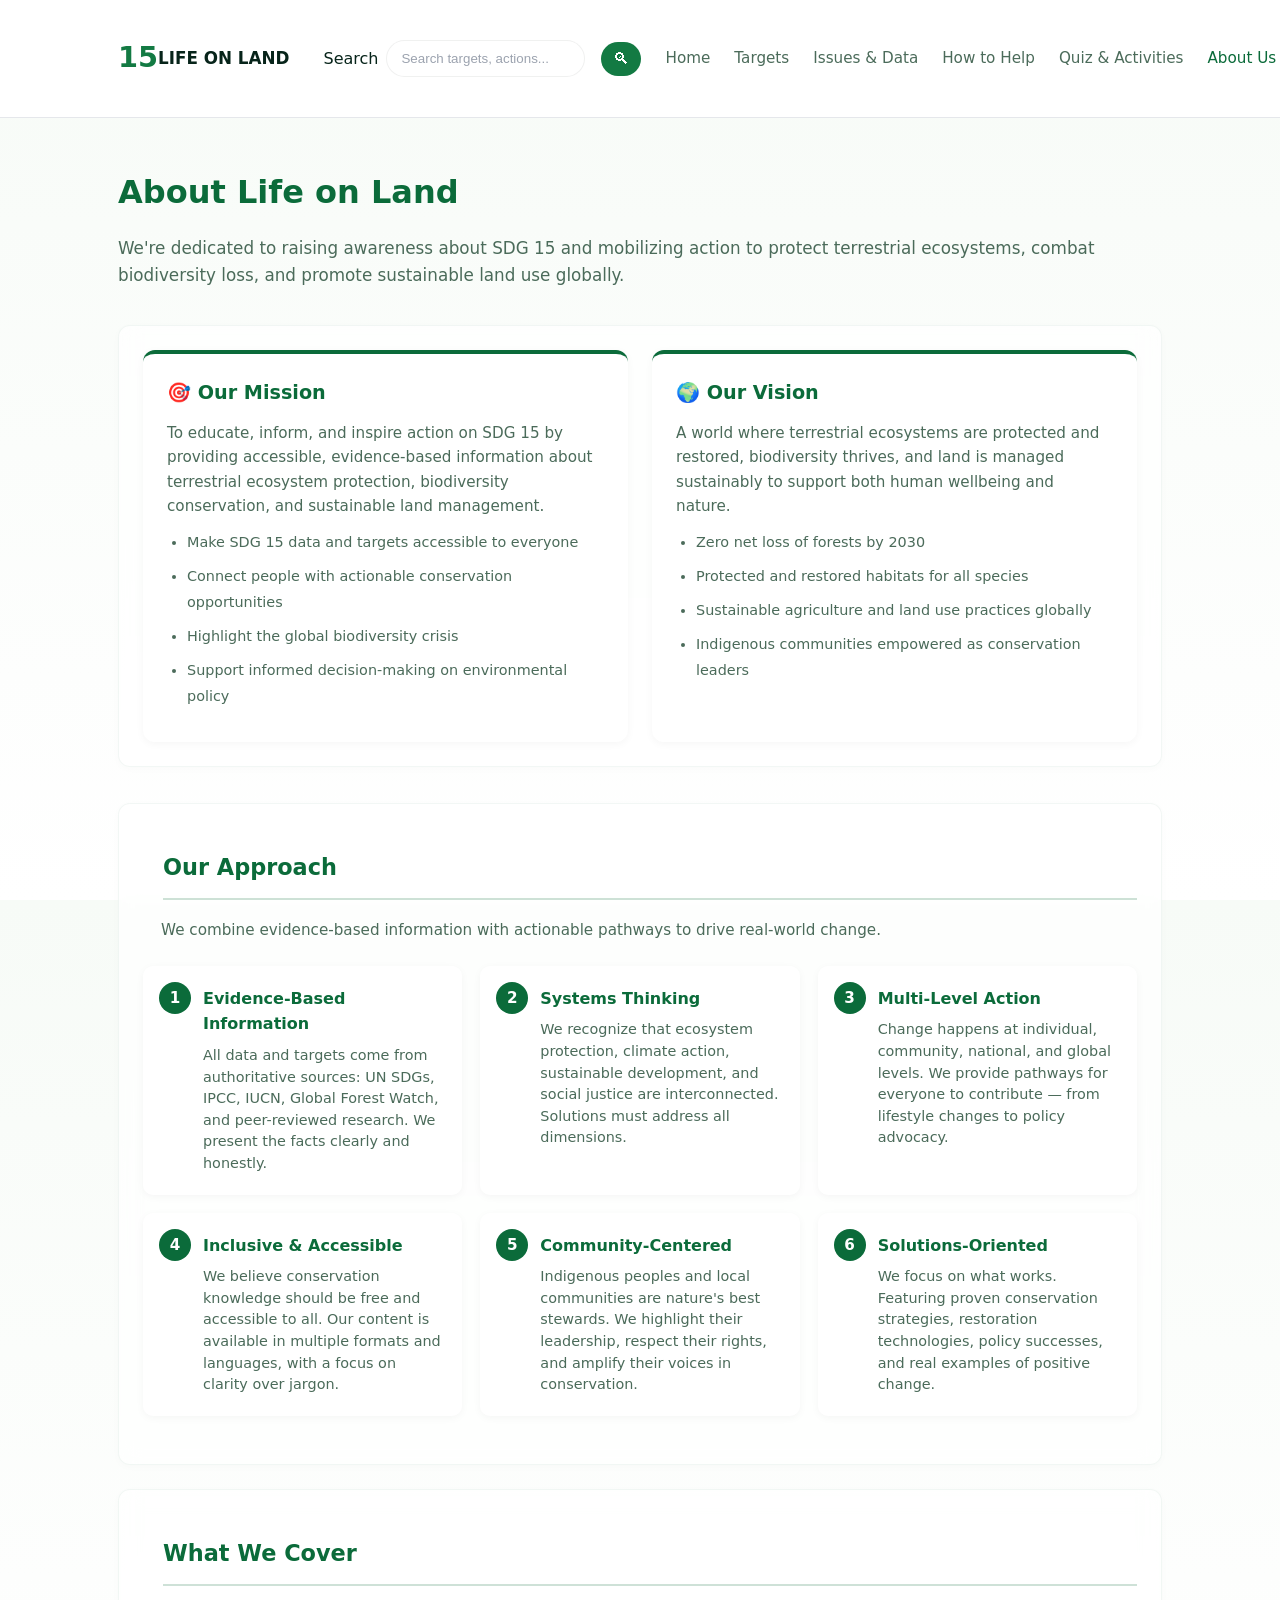
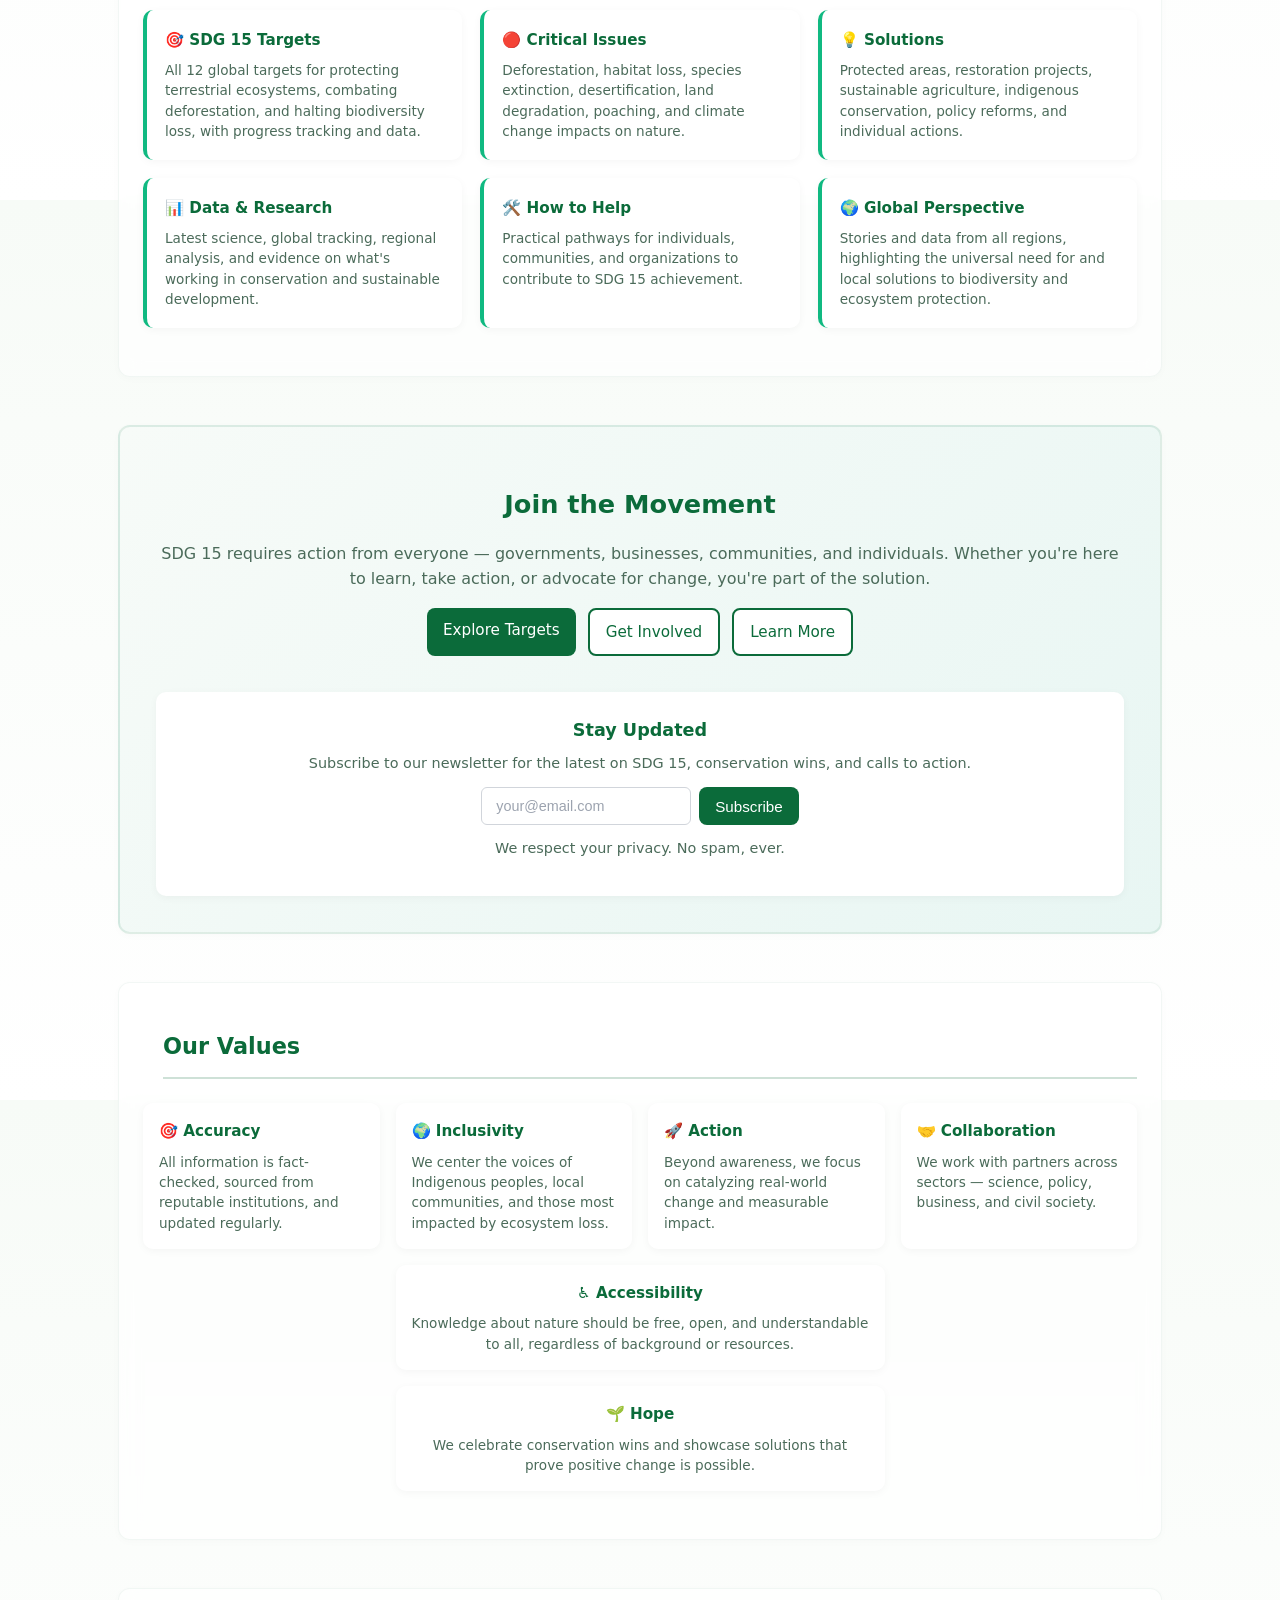
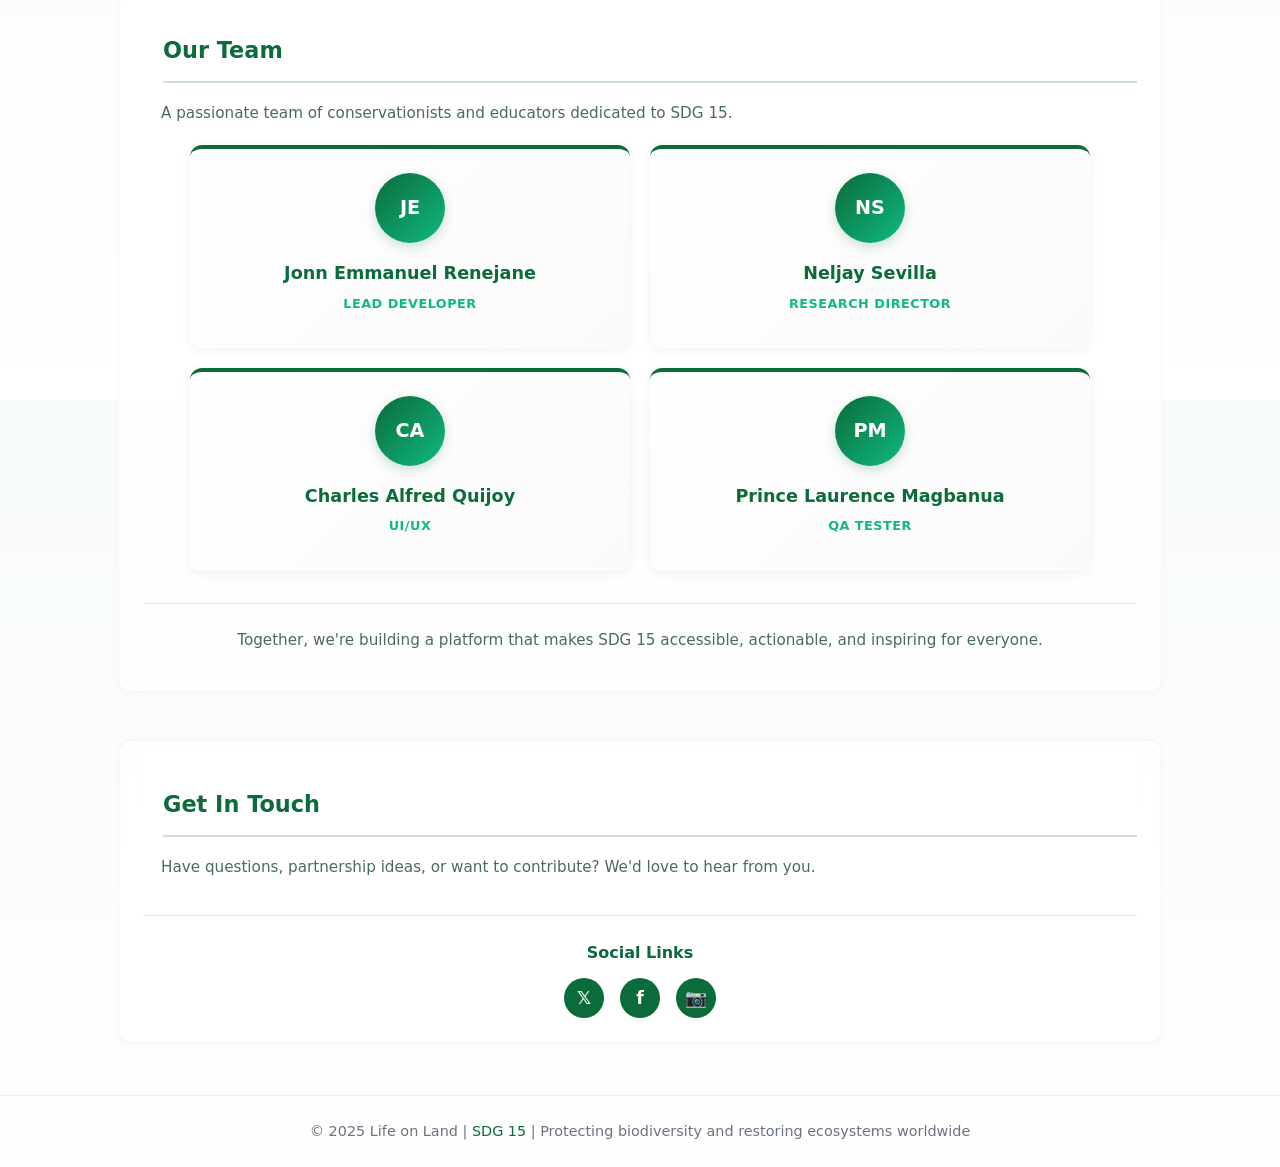
==== commit b10d0da1: "Update about.html" ====
--- a/about.html
+++ b/about.html
@@ -209,29 +209,25 @@
         <div class="team-member">
           <div class="member-avatar">JE</div>
           <h3>Jonn Emmanuel Renejane</h3>
-          <p class="role">Vision Lead</p>
-          <p class="bio">Passionate about connecting people to nature and driving systemic change for ecosystem protection.</p>
+          <p class="role">Lead Developer</p>
         </div>
 
         <div class="team-member">
           <div class="member-avatar">NS</div>
           <h3>Neljay Sevilla</h3>
           <p class="role">Research Director</p>
-          <p class="bio">Focused on evidence-based conservation strategies and translating complex data into actionable insights.</p>
         </div>
 
         <div class="team-member">
           <div class="member-avatar">CA</div>
           <h3>Charles Alfred Quijoy</h3>
-          <p class="role">Operations Lead</p>
-          <p class="bio">Committed to scaling impact and building partnerships that amplify our conservation mission.</p>
+          <p class="role">UI/UX</p>
         </div>
 
         <div class="team-member">
           <div class="member-avatar">PM</div>
           <h3>Prince Laurence Magbanua</h3>
-          <p class="role">Community Engagement Lead</p>
-          <p class="bio">Dedicated to centering community voices and ensuring conservation benefits all, especially the most vulnerable.</p>
+          <p class="role">QA Tester</p>
         </div>
       </div>
 
@@ -259,4 +255,5 @@
     </div>
   </footer>
 </body>
-</html>+
+</html>
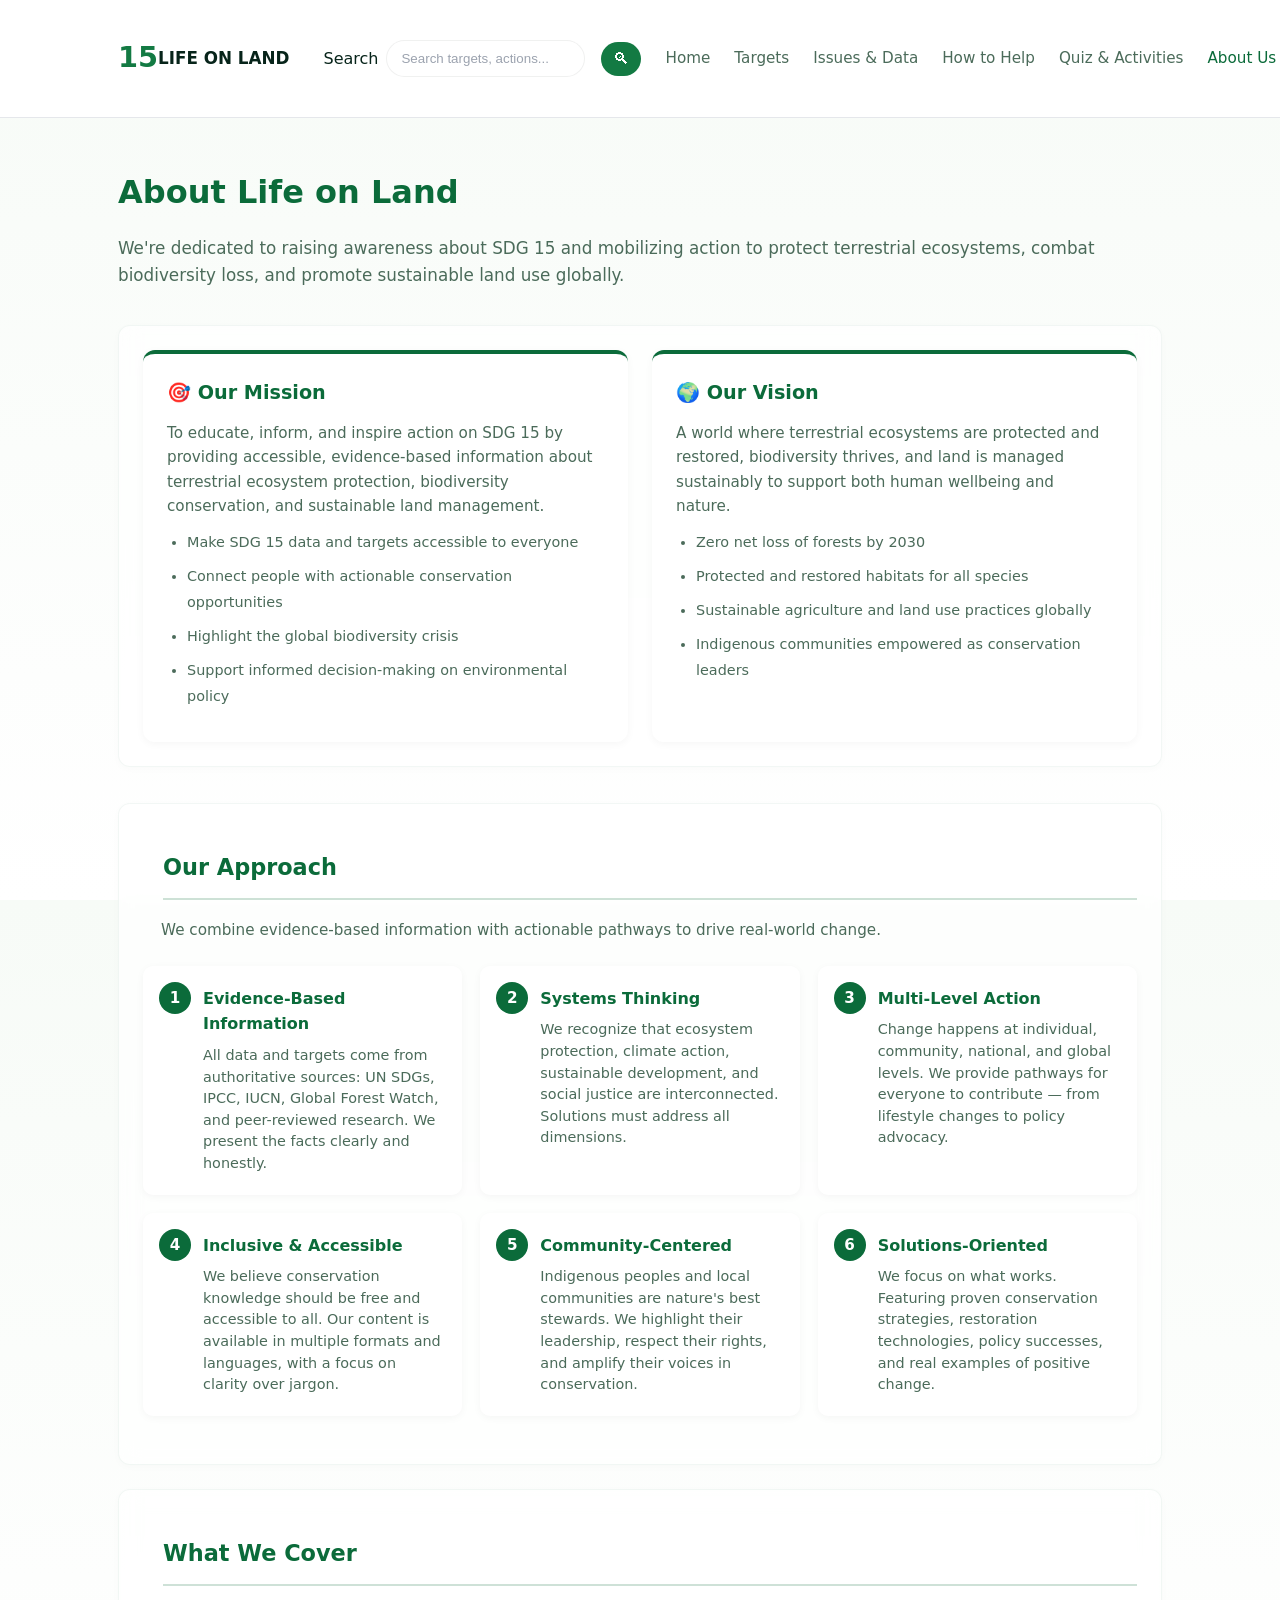
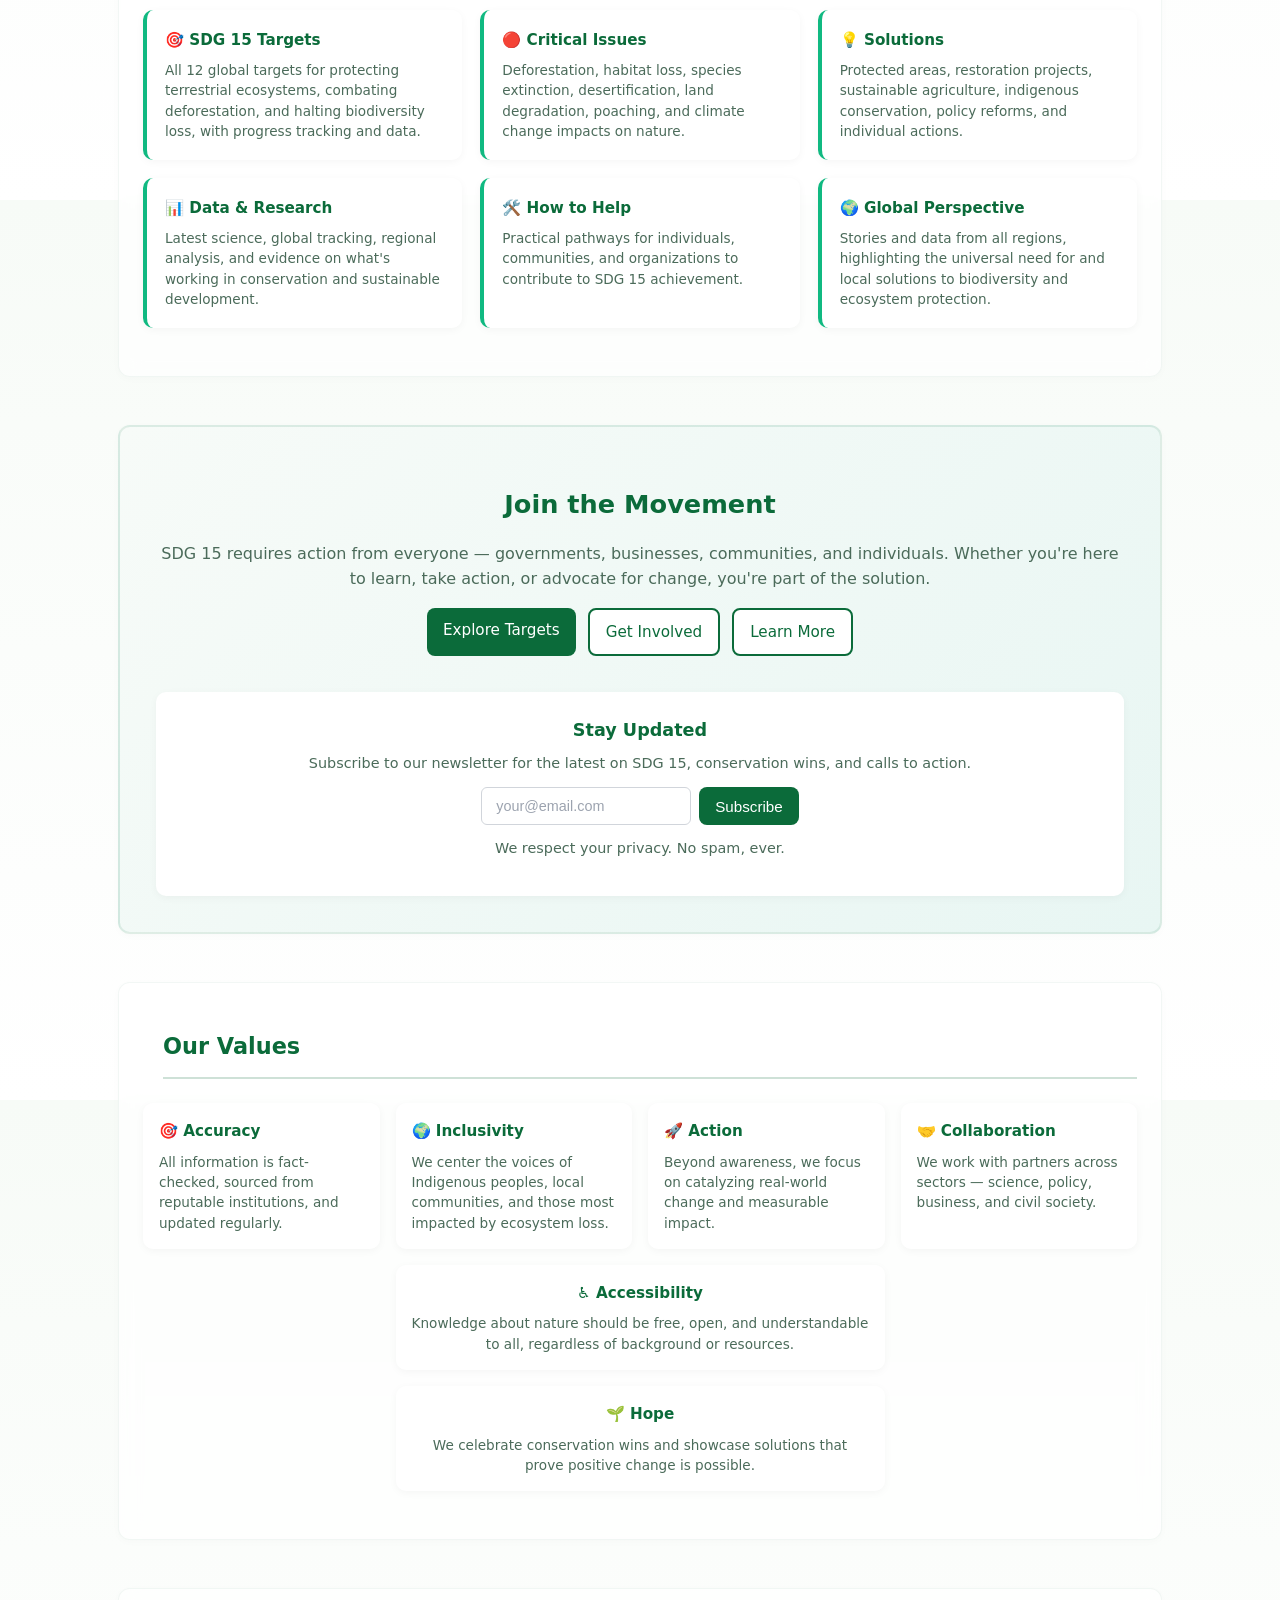
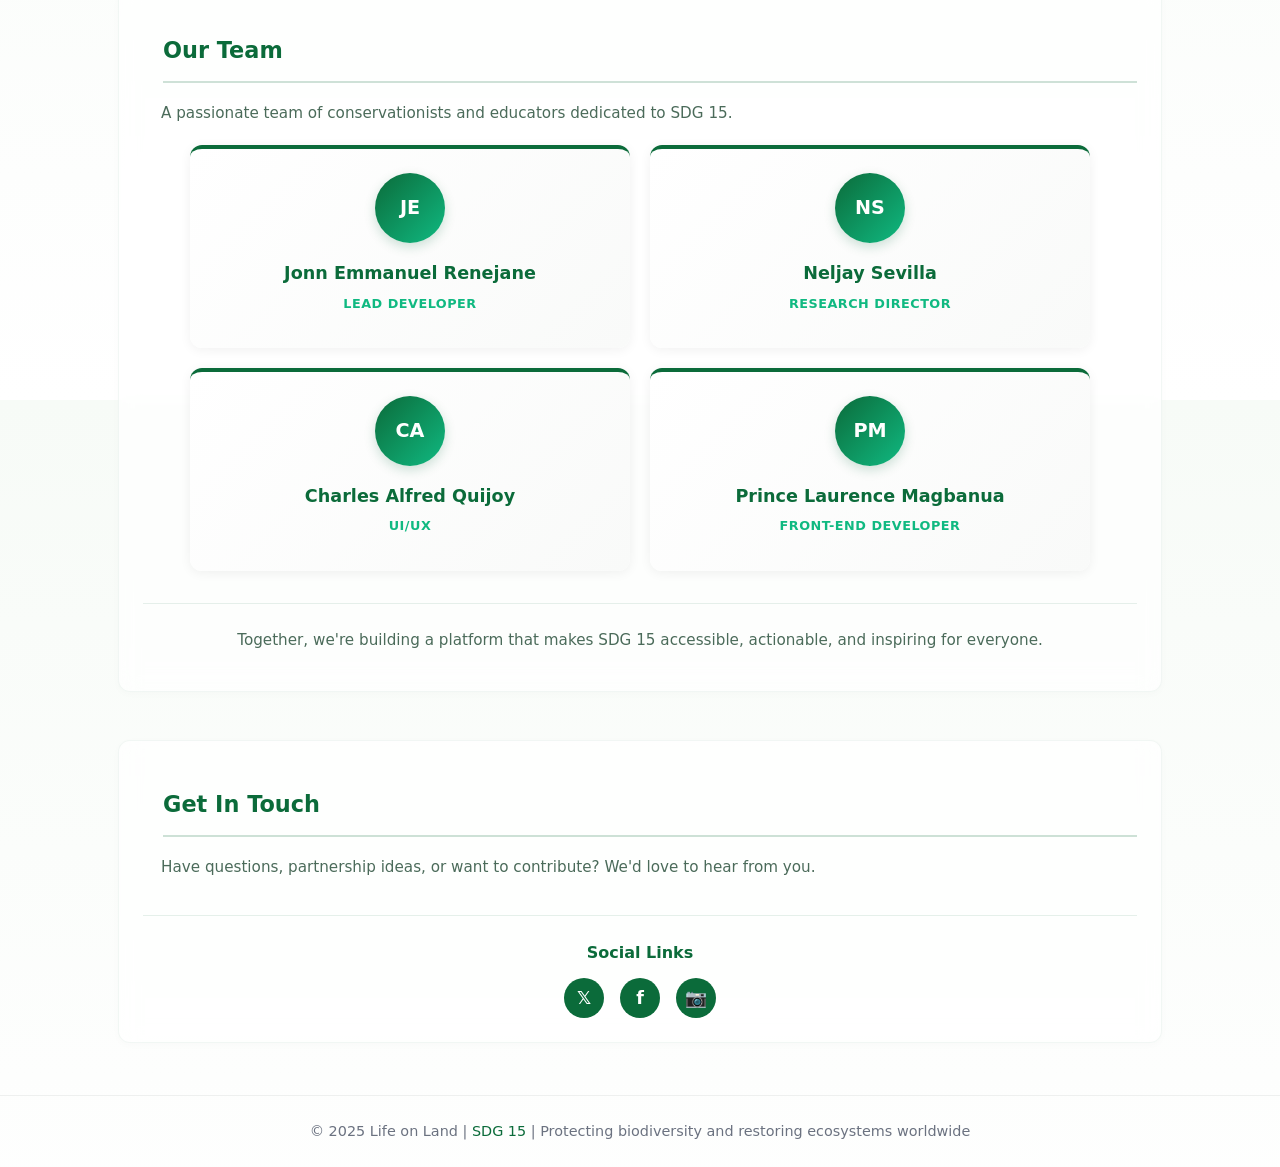
==== commit 8d4a126b: "Update about.html" ====
--- a/about.html
+++ b/about.html
@@ -227,7 +227,7 @@
         <div class="team-member">
           <div class="member-avatar">PM</div>
           <h3>Prince Laurence Magbanua</h3>
-          <p class="role">QA Tester</p>
+          <p class="role">Front-End Developer</p>
         </div>
       </div>
 
@@ -257,3 +257,4 @@
 </body>
 
 </html>
+
